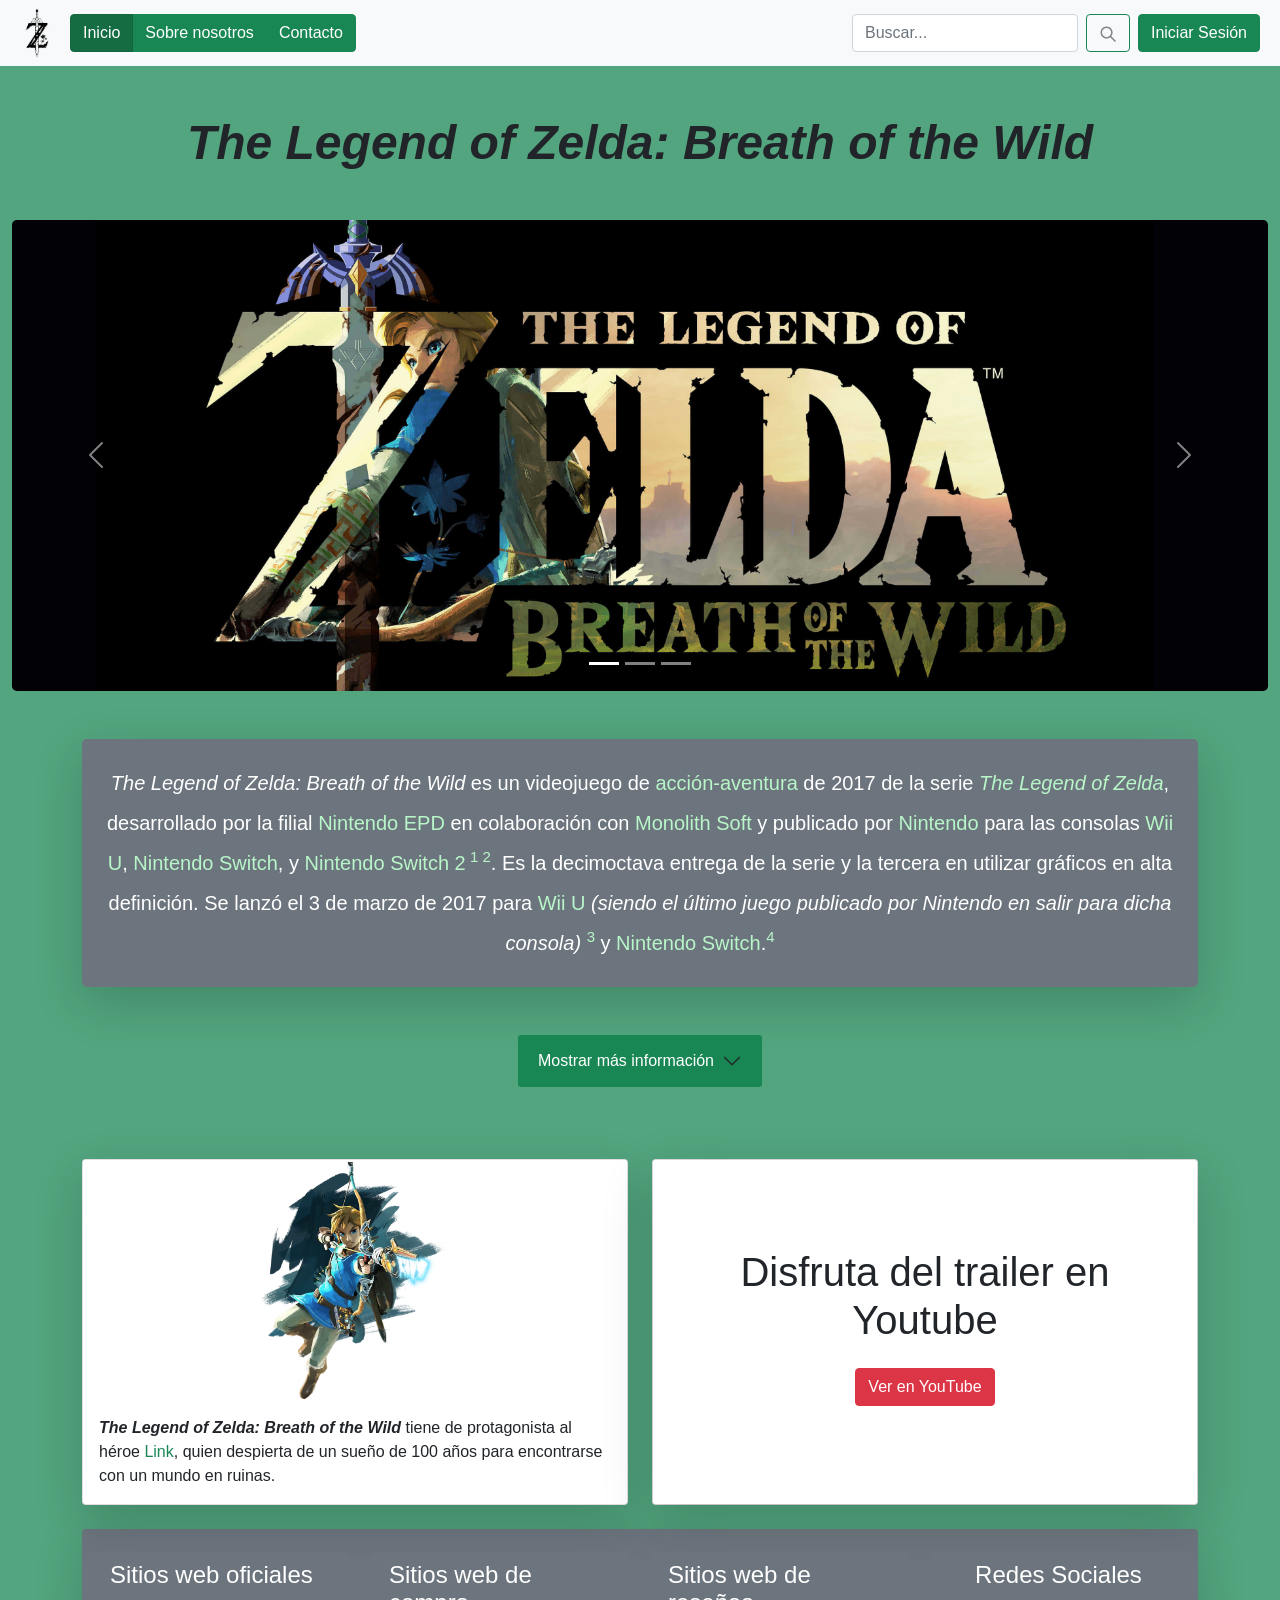
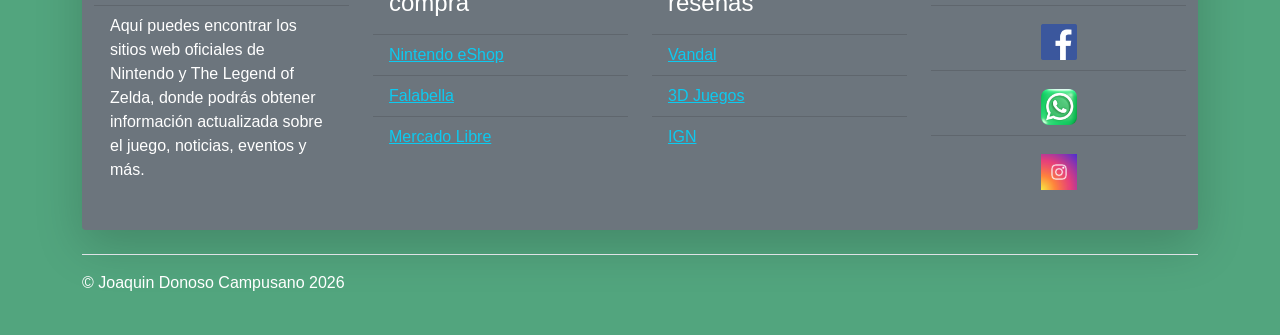
==== pages/index.html @ dab28677 "Entrega tarea 3 de BS se realizo un cambio en la agrupacion de carpetas, se eliminó login.html y se " ====
<!DOCTYPE html>
<html lang="es">
<head>
    <meta charset="UTF-8">
    <meta name="viewport" content="width=device-width, initial-scale=1.0">
    <title>Página de inicio (INDEX)</title>
    <link rel="icon" type="image/png" href="../imagenes-zelda/logo-pagina.png" sizes="32x32">
    <link rel="stylesheet" href="../styles/bootstrap-5.1.3-dist/css/bootstrap.min.css">
    <link rel="stylesheet" href="../styles/estilos.css">
</head>

<body class="bg-success bg-opacity-75">
    <header>
        <nav class="navbar navbar-expand-lg navbar-light bg-light container-fluid">
            <img src="../imagenes-zelda/logo-pequeño.png" alt="logozelda" class="logo">
            <button class="navbar-toggler" type="button" data-bs-toggle="collapse" data-bs-target="#navbarSupportedContent" aria-controls="navbarSupportedContent" aria-expanded="false" aria-label="Toggle navigation">
                <span class="navbar-toggler-icon"></span>
            </button>

            <div class="collapse navbar-collapse" id="navbarSupportedContent">
                <ul class="navbar-nav me-auto">
                    <li class="btn-group" role="group" aria-label="Basic example">
                        <a class="btn btn-success active" href="index.html" role="button" aria-current="page">Inicio</a>
                        <a class="btn btn-success" href="nosotros.html" role="button">Sobre nosotros</a>
                        <a class="btn btn-success" href="contacto.html" role="button">Contacto</a>
                    </li>
                </ul>

                <form class="d-flex my-2 my-lg-0">
                    <input class="form-control me-sm-2" type="search" placeholder="Buscar..." aria-label="Search">
                    <button class="btn btn-outline-success my-2 my-sm-0" type="submit">
                        <img src="../imagenes-zelda/lupa.png" alt="lupa_buscar" class="icono-buscar">
                    </button>
                </form>

                <button type="button" class="btn btn-success mx-2" data-bs-toggle="modal" data-bs-target="#exampleModal">
                    Iniciar Sesión
                </button>

                <div class="modal fade" id="exampleModal" tabindex="-1" aria-labelledby="exampleModalLabel" aria-hidden="true">
                    <div class="modal-dialog modal-dialog-centered">
                        <div class="modal-content rounded-5 shadow">
                            <div class="modal-header border-bottom-0 p-4">
                                <h2 class="fw-bold mb-0 text-center w-100" id="exampleModalLabel">Iniciar sesión</h2>
                            </div>

                            <div class="modal-body p-4 pt-0">
                                <form>
                                    <div class="form-floating mb-3">
                                        <input type="email" class="form-control rounded-4" id="floatingInput" placeholder="nombre@ejemplo.com">
                                        <label for="floatingInput">Correo electrónico</label>
                                    </div>
                                    <div class="form-floating mb-3">
                                        <input type="password" class="form-control rounded-4" id="floatingPassword" placeholder="Contraseña">
                                        <label for="floatingPassword">Contraseña</label>
                                    </div>
                                    <button class="w-100 mb-2 btn btn-lg rounded-4 btn-outline-success" type="submit">Iniciar sesión</button>
                                    <small class="text-muted d-block">Al iniciar sesión aceptas los términos de uso.</small>

                                    <hr class="my-4">

                                    <h2 class="fs-5 fw-bold mb-3 text-center">O</h2>

                                    <div class="accordion container-sm" id="accordionExample">
                                        <div class="accordion-item">
                                            <h2 class="accordion-header" id="headingOne">
                                                <button class="accordion-button collapsed" type="button" data-bs-toggle="collapse" data-bs-target="#collapseOne" aria-expanded="false" aria-controls="collapseOne">
                                                    Mas formas de iniciar sesion
                                                </button>
                                            </h2>

                                            <div id="collapseOne" class="accordion-collapse collapse" aria-labelledby="headingOne" data-bs-parent="#accordionExample">
                                                <div class="accordion-body">
                                                    <button class="w-100 py-2 mb-2 btn btn-outline-dark rounded-4" type="button">
                                                        <img src="../imagenes-zelda/X_logo_2023.svg.webp" alt="logo-fb" width="20" height="20" class="me-2">
                                                        Iniciar sesión con X
                                                    </button>
                                                    <button class="w-100 py-2 mb-2 btn btn-outline-primary rounded-4" type="button">
                                                        <img src="../imagenes-zelda/2023_Facebook_icon.svg.webp" alt="logo-fb" width="20" height="20" class="me-2">
                                                        Iniciar sesión con Facebook
                                                    </button>
                                                    <button class="w-100 py-2 mb-2 btn btn-outline-secondary rounded-4" type="button">
                                                        <img src="../imagenes-zelda/GitHub_Invertocat_Black.png" alt="logo-fb" width="20" height="20" class="me-2">
                                                        Iniciar sesión con GitHub
                                                    </button>
                                                </div>
                                            </div>
                                        </div>
                                    </div>
                                </form>
                                <hr class="my-4">
                                <div class="modal-footer border-top-0 pt-0 justify-content-center">
                                    <button type="button" class="btn btn-danger" data-bs-dismiss="modal">Cerrar</button>
                                    <button type="button" class="btn btn-outline-success">Guardar cambios</button>
                                </div>
                            </div>
                        </div>
                    </div>
                </div>
            </div>
        </nav>
    </header>

    <section class="container-xl my-5">
        <div class="row">
            <div class="col-12">
                <h1 class="display-5 fw-bold text-center fst-italic mb-0">
                    The Legend of Zelda: Breath of the Wild
                </h1>
            </div>
        </div>
    </section>

    <section>
        <div id="carouselExampleIndicators" class="carousel slide container-fluid my-5">
            <div class="carousel-indicators">
                <button type="button" data-bs-target="#carouselExampleIndicators" data-bs-slide-to="0" class="active" aria-current="true" aria-label="Slide 1"></button>
                <button type="button" data-bs-target="#carouselExampleIndicators" data-bs-slide-to="1" aria-label="Slide 2"></button>
                <button type="button" data-bs-target="#carouselExampleIndicators" data-bs-slide-to="2" aria-label="Slide 3"></button>
            </div>
            <div class="carousel-inner">
                <div class="carousel-item active">
                    <img src="../imagenes-zelda/wallpaper4k.jpg" alt="Imagen1Zelda" class="d-block w-80 rounded-3">
                </div>
                <div class="carousel-item">
                    <div class="ratio ratio-21x9 video-carrusel">
                        <video controls preload="metadata" playsinline>
                            <source src="../imagenes-zelda/video-zelda.mp4" type="video/mp4">
                            Tu navegador no soporta la reproducción de video.
                        </video>
                    </div>
                </div>
                <div class="carousel-item">
                    <img src="../imagenes-zelda/imagen3-zelda.png" alt="Imagen3Zelda" class="d-block w-80 rounded-3">
                </div>
            </div>
            <button class="carousel-control-prev" type="button" data-bs-target="#carouselExampleIndicators" data-bs-slide="prev">
                <span class="carousel-control-prev-icon" aria-hidden="true"></span>
                <span class="visually-hidden">Previous</span>
            </button>
            <button class="carousel-control-next" type="button" data-bs-target="#carouselExampleIndicators" data-bs-slide="next">
                <span class="carousel-control-next-icon" aria-hidden="true"></span>
                <span class="visually-hidden">Next</span>
            </button>
        </div>
    </section>

    <article class="rounded container-xl my-5">
        <p class="lead text-center lh-lg bg-secondary rounded-3 shadow-lg p-4 p-md-4 text-white">
            <em><strong>The Legend of Zelda: Breath of the Wild</strong></em> es un videojuego
            de <span class="texto-verde-claro">acción-aventura</span> de 2017 de la serie
            <em><span class="texto-verde-claro">The Legend of Zelda</span></em>,
            desarrollado por la filial <span class="texto-verde-claro">Nintendo EPD</span>
            en colaboración con <span class="texto-verde-claro">Monolith Soft</span> y publicado por
            <span class="texto-verde-claro">Nintendo</span> para las consolas <span class="texto-verde-claro">Wii U</span>,
            <span class="texto-verde-claro">Nintendo Switch</span>, y
            <span class="texto-verde-claro">Nintendo Switch 2<sup> 1 2</sup></span>. Es la
            decimoctava entrega de la serie y la tercera en utilizar gráficos en
            alta definición. Se lanzó el 3 de marzo de 2017 para <span class="texto-verde-claro">Wii U</span>
            <em>(siendo el último juego publicado por Nintendo en salir para dicha consola)</em>
            <span class="texto-verde-claro"><sup>3</sup></span> y
            <span class="texto-verde-claro">Nintendo Switch</span>.<span class="texto-verde-claro"><sup>4</sup></span>
        </p>
    </article>

    <section>
        <div class="accordion container-sm my-5" id="accordionExample">
            <div class="accordion-item">
                <h2 class="accordion-header" id="headingOne">
                    <button class="accordion-button collapsed" type="button" data-bs-toggle="collapse" data-bs-target="#collapseOne" aria-expanded="false" aria-controls="collapseOne">
                        Mostrar más información
                    </button>
                </h2>

                <div id="collapseOne" class="accordion-collapse collapse" aria-labelledby="headingOne" data-bs-parent="#accordionExample">
                    <div class="accordion-body">
                        <div class="container">
                            <div class="row row-cols-2">
                                <div class="col text-center">
                                    <span class="texto_desplegable">1. «E3 2016: "The Legend of Zelda: Breath of The Wild" muestra su tráiler».</span>
                                </div>
                                <div class="col text-center">
                                    <span class="texto_desplegable">2. «The Legend of Zelda: Breath of the Wild Switch 2 Edition no incluirá sus dlcs. Vandal».</span>
                                </div>
                                <div class="col text-center">
                                    <span class="texto_desplegable">3. «Zelda Breath of the Wild será el último juego de Nintendo para Wii U». Eurogamer.es.</span>
                                </div>
                                <div class="col text-center">
                                    <span class="texto_desplegable">4. «The Legend of Zelda: Breath of the Wild saldrá a la venta el 3 de marzo de 2017». Eurogamer.es.</span>
                                </div>
                            </div>
                        </div>
                    </div>
                </div>
            </div>
        </div>
    </section>

    <section class="container-xl py-4">
        <div class="row align-items-stretch g-4">
            <div class="col-12 col-md-6">
                <div class="card tarjeta-personaje h-100 shadow-lg">
                    <img src="../imagenes-zelda/imagen2-zelda.png" class="card-img-top" alt="Link">
                    <div class="card-body">
                        <p class="card-text">
                            <em><strong>The Legend of Zelda: Breath of the Wild</strong></em>
                            tiene de protagonista al héroe <span class="text-success">Link</span>,
                            quien despierta de un sueño de 100 años para encontrarse con un mundo en ruinas.
                        </p>
                    </div>
                </div>
            </div>
            <div class="col-12 col-md-6">
                <div class="card h-100">
                    <div class="card-body d-flex flex-column justify-content-center align-items-center text-center shadow-lg">
                        <h1 class="card-title">Disfruta del trailer en Youtube</p>
                        <button onclick="window.open('https://www.youtube.com/watch?v=ofH5ptn5w-A', '_blank')" class="btn btn-danger">Ver en YouTube</button>
                    </div>
                </div>
            </div>
        </div>
    </section>

    <aside class="container-xl my5">
        <div class="row mx-0 rounded bg-secondary py-4 shadow-lg">
            <div class="col">
                <ul class="list-group list-group-flush">
                    <li class="list-group-item bg-secondary text-white">
                        <h4>Sitios web oficiales</h4>
                    </li>
                    <li class="list-group-item bg-secondary text-white">
                        <p> Aquí puedes encontrar los sitios web oficiales de Nintendo y The Legend of Zelda, donde podrás obtener información actualizada sobre el juego, noticias, eventos y más.
                        </p>
                    </li>
                </ul>
            </div>

            <div class="col">
                <ul class="list-group list-group-flush">
                    <li class="list-group-item bg-secondary text-white">
                        <h4>Sitios web de compra</h4>
                        
                    </li>
                    <li class="list-group-item bg-secondary">
                        <a href="https://www.nintendo.com/es-cl/store/products/the-legend-of-zelda-breath-of-the-wild-switch/?srsltid=AU7gw4V14s-6I4wF00ZSldGZVlxAf1OIQEkdbyFGH-yXofG9So1y1Ynr" target="_blank" rel="noopener noreferrer" class="link-info">Nintendo eShop</a>
                    </li>
                    <li class="list-group-item bg-secondary">
                        <a href="https://www.falabella.com/falabella-cl/product/152741220/legend-of-zelda-breath-of-the-wild-n-switch-2/152741222" target="_blank" rel="noopener noreferrer" class="link-info">Falabella</a>
                    </li>
                    <li class="list-group-item bg-secondary">
                        <a href="https://www.mercadolibre.cl/the-legend-of-zelda-breath-of-the-wild-nintendo-switch-2/p/MLC49831420?matt_tool=16931662&amp;utm_source=google_shopping&amp;utm_medium=organic&amp;pdp_filters=item_id%3AMLC1624244183&amp;from=gshop" class="link-info">Mercado Libre</a>
                    </li>
                </ul>
            </div>
            <div class="col">
                <ul class="list-group list-group-flush">
                    <li class="list-group-item bg-secondary text-white">
                        <h4>Sitios web de reseñas</h4>
                    </li>
                    <li class="list-group-item bg-secondary">
                        <a href="https://vandal.elespanol.com/analisis/switch/the-legend-of-zelda-breath-of-the-wild/43030#p-83" class="link-info" target="_blank" rel="noopener noreferrer">Vandal</a>
                    </li>
                    <li class="list-group-item bg-secondary">
                        <a href="https://www.3djuegos.com/juegos/the-legend-of-zelda-breath-of-the-wild/analisis/es-leyenda-170302-7920" class="link-info" target="_blank" rel="noopener noreferrer">3D Juegos</a>
                    </li>
                    <li class="list-group-item bg-secondary">
                        <a href="https://www.ign.com/articles/2017/03/02/the-legend-of-zelda-breath-of-the-wild-review" class="link-info" target="_blank" rel="noopener noreferrer">IGN</a>
                    </li>
                </ul>
            </div>
            <div class="col">
                <ul class="list-group list-group-flush grupo_redes">
                    <li class="list-group-item bg-secondary text-white">
                        <h4>Redes Sociales</h4>
                    </li>
                    <li class="list-group-item bg-secondary">
                        <a href="https://www.facebook.com/LegendofZelda" class="link-info">
                            <img src="../imagenes-zelda/fb.png" alt="Facebook">
                        </a>
                    </li>
                    <li class="list-group-item bg-secondary">
                        <a href="https://whatsapp.com/channel/0029VaTkyaQLY6d8rj26pM0A" class="link-info">
                            <img src="../imagenes-zelda/wsp.webp" alt="WhatsApp">
                        </a>
                    </li>

                    <li class="list-group-item bg-secondary">
                        <a href="https://www.instagram.com/nintendoamerica/" class="link-info">
                            <img src="../imagenes-zelda/ig.avif"  alt="Instagram">
                        </a>
                    </li>
                </ul>
            </div>
        </div>
    </aside>

    <footer class="container">
        <div class="d-flex flex-wrap justify-content-between align-items-center py-3 my-4 border-top">
            <div class="col-md-4 d-flex align-items-center">
                <span class="text-white">© Joaquin Donoso Campusano 2026</span>
            </div>
        </div>
    </footer>
    <script src="../styles/bootstrap-5.1.3-dist/js/bootstrap.bundle.min.js"></script>
</body>
</html>
---- styles/estilos.css ----
* {
    box-sizing: border-box;
}

body{
    margin: 0;
    font-family: Arial, sans-serif;
}

.color_index {
    animation-name: animacion_fondo_index;
    animation-duration: 1s;
    background-color: rgb(0, 151, 73);
    
}
.color_contacto {
    animation-name: animacion_fondo_contacto;
    animation-duration: 1s;
    background-color: rgb(57, 106, 255);
}
.color_login {
    animation-name: animacion_fondo_login;
    animation-duration: 1s;
    background-color: rgb(252, 144, 36);
}
.color_nosotros {
    animation-name: animacion_fondo_nosotros;
    animation-duration: 1s;
    background-color: rgb(140, 255, 211);
}

.header,
.banner_principal,
.contenido_principal,
.contenido_nosotros,
.sitios_info,
.pie_pagina,
.form_contacto,
.login_panel,
.nosotros_banner,
.descripcion_juego,
.contenido_desplegable,
.contenedor_video {
    width: min(90%, 2000px);
    margin: 20px auto;
}

.header,
.sitios_info,
.pie_pagina {
    border: 2px solid rgb(0, 204, 255);
    border-radius: 8px;
}

.contenido_desplegable,
.contenedor_video,
.contenido_principal img{
    border: 2px solid rgb(0,0,0);
    border-radius: 8px;
}

.banner_principal_rediseño{
    object-fit: fill;
    width: min(90%, 2000px);
    height: auto;
    margin: 10px auto;
}
.banner_principal_rediseño img{
    width: 100%;
    height: 100%;
    object-fit: cover;
    border-radius: 8px;
}

.header {
    display: flex;
    align-items: center;
    background-color: rgb(195, 193, 193);
}

nav {
    display: flex;
    gap: 8px;
    margin-left: auto;
    margin-right: 15px;
    background-color: rgb(195, 193, 193);
}

.boton_nav {
    align-items: center;
    justify-content: center;
    cursor: pointer;
    font-size: 14px;
    min-height: 32px;
    padding: 6px 13px;
    border: 2px solid black;
    border-radius: 8px;
    background-color: rgb(255, 255, 255);
    color: black;
    text-decoration: none;
}
.boton_nav_activo{
    background-color: rgb(0, 255, 123);
}

.boton_nav:hover:not(.boton_nav_activo) {
    background-color: rgb(230, 230, 230);
}

.logo{
    width: 50px;
    height: 50px;
    object-fit: contain;
}

.contenido_nosotros {
    display: grid;
    grid-template-columns: calc(50% - 15px) calc(50% - 15px);
    gap: 30px;
    align-items: center;
    margin-top: 25px;
    margin-bottom: 25px;
}
.nosotros_texto {
    min-width: 0;
    text-align: justify;
}
.nosotros_texto h1 {
    font-size: 75px;
    text-align: center;
}

.nosotros_texto p {
    font-size: 16px;
    padding-top: 16px;
    padding-right: 32px;
    line-height: 2;
}
.nosotros_imagen {
    width: 100%;
    max-height: 450px;
    object-fit: cover;
    min-width: 0;
    border: 2px solid rgb(0, 204, 255);
    background-color: rgb(255, 255, 255);
    border-radius: 8px;
}
.nosotros_imagen img {
    border-radius: 8px;
}

.imagen-mision {
    width: 100%;
    height: 100%;
    object-fit: cover;
}

.imagen-card{
    height: 350px;
    object-fit:contain;
}

.nosotros_banner {
    display: flex;
    align-items: center;
    border: 2px solid rgb(0, 204, 255);
    height: 200px;
    background-color: rgb(19, 255, 165);
    border-radius: 8px;
}

.nosotros_banner_img {
    flex: 1 1 0;
    min-width: 0;
    height: 100%;
    object-fit: contain;
    padding: 16px;
}

.login_encabezado {
    padding: 16px 0;
}

.login_panel {
    text-align: center;
}

.login_credenciales {
    text-align: left;
}

.login_fila {
    display: grid;
    grid-template-columns: 20% 60% 20%;
    justify-content: center;
    align-items: center;
    column-gap: 8px;
    padding: 8px 300px;
    font-size: bold;
}

.login_fila input {
    width: 100%;
    background-color: rgb(255, 203, 134);
}

.login_recordar {
    display: flex;
    align-items: center;
    justify-content: center;
    gap: 5px;
}

.login_acciones {
    display: grid;
    justify-items: center;
    gap: 16px;
    margin-top: 16px;
}

.login_opciones_sociales {
    display: flex;
    gap: 8px;
}

.login_boton{
    border: 2px solid black;
    border-radius: 4px;
    background-color: rgb(255, 203, 134);
    cursor: pointer;
}

.banner_imagen {
    display: block;
    width: 100%;
    height: 250px;
    object-fit: cover;
}

.fila_form {
    display: grid;
    grid-template-columns: 15% calc(85% - 15px);
    column-gap: 15px;
    align-items: start;
    padding: 15px 0;
}

.etiqueta_form {
    padding-left: 20px;
    font-weight: bold;
}

.campos_nombres {
    display: grid;
    grid-template-columns: calc(50% - 15px) calc(50% - 15px);
    gap: 30px;
}

.campos_telefono {
    display: grid;
    grid-template-columns: 19% calc(81% - 10px);
    gap: 10px;
}

#prefijo{
    color: white;
}

.form_contacto input[type="text"], .form_contacto input[type="email"], .form_contacto input[type="tel"],
.form_contacto select, .form_contacto textarea {
    width: 100%;
    padding: 8px;
    border: 2px solid black;
    border-radius: 4px;
    font: inherit;
    background-color: rgb(4, 0, 228);
}

.form_contacto select {
    background-color: rgb(4, 0, 228);
    color: white;
}

.form_contacto textarea {
    resize: vertical;
}

.opciones_form {
    display: grid;
    gap: 8px;
}

.opciones_form label {
    display: flex;
    align-items: center;
    gap: 8px;
    width: fit-content;
}

#fecha{
    color: white;
}

.form_contacto input[type="date"] {
    padding: 8px;
    border: 2px solid black;
    border-radius: 4px;
    background-color: rgb(4, 0, 228);
}

.form_contacto input[type="color"] {
    width: 48px;
    height: 36px;
    padding: 2px;
    border: 2px solid black;
    border-radius: 4px;
    background-color: rgb(4, 0, 228);
}
.form_contacto input::placeholder,
.form_contacto textarea::placeholder {
    color: white;
}

.boton_form {
    text-align: right;
}

.boton_form button {
    padding: 8px 30px;
    border: 2px solid black;
    border-radius: 4px;
    background-color: rgb(7, 230, 255);
    cursor: pointer;
}

.contenido_principal {
    display: grid;
    grid-template-columns: 38% calc(62% - 16px);
    column-gap: 16px;
}
.contenido_principal p {
    margin-top: 100px;
    font-size: 30px;
    text-align: center;
    line-height: 2;
}

.contenido_principal img {
    border-radius: 50%;
    display: block;
    width: 100%;
    height: 100%;
    object-fit: cover;
    min-height: 0;
    background-color: rgb(255, 255, 255);

}

.contenedor_video{
    display: grid;
    grid-template-columns: calc(60% - 8px) calc(40% - 8px);
    gap: 16px;
    background-color: azure;
}

.fila_video {
    display:flex;
    align-items: center;
    flex-direction: column;

}

.fila_video h1 {
    font-size: 75px;
    text-align: center;
}

.fila_video button{
    padding: 8px 30px;
    border: 2px solid black;
    border-radius: 4px;
    background-color: rgb(0, 255, 123);
    cursor: pointer;
    margin-bottom: 20px;
}

.contenedor_video video {
    padding: 20px;
    width: 100%;
    height: 100%;
    min-height: 0;
    object-fit: cover;
}

.contenido_principal img,
.desplegable summary,
.boton_nav,
.fila_video button,
.btn, .accordion-button,
.grupo_redes img,
.card{
    transition: transform 0.3s ease;
}

.contenido_principal img:hover,
.desplegable summary:hover,
.boton_nav:hover,
.fila_video button:hover,
.btn:hover,
.accordion-button:hover,
.grupo_redes img:hover,
.card:hover{
    transform: scale(1.04);
}

.descripcion_juego {
    min-width: 0;
    min-height: 0;
    padding: 0 20px 16px;
    text-align: center;
    background-color: rgb(195, 193, 193);
}

.icono-buscar {
  width: 18px;
  height: 18px;
  text-align:center;
}

.descripcion_juego h1 {
    padding-top: 25px;
    font-size: 75px;
}

.descripcion_juego p {
    margin: 25px;
    font-size: 25px;
    text-align: justify;
}

.texto_verde {
    color: rgb(0, 0, 0);
}

.referencias {
    display: block;
    margin-top: 200px;
    font-size: 14px;
    text-align: left;
}


.sitios_info {
    display: grid;
    grid-template-columns: 25% 25% 25% 25%;
    text-align: center;
}

.color_info_index {
    background-color: rgb(0, 255, 123);
}
.color_info_contacto {
    background-color: rgb(0, 255, 255)
}
.color_info_login {
    background-color: rgb(255, 179, 86);
}
.color_info_nosotros {
    background-color: rgb(19, 255, 165);
}

.grupo_info p {
    font-size: 14px;
    text-align: justify;
    padding: 0 12px;
}

.grupo_info {
    min-width: 0;
    padding: 20px 12px;
}

.lista_info {
    display: grid;
    gap: 8px;
}

.lista_info a {
    justify-self: center;
    max-width: 100%;
    overflow-wrap: anywhere;
}

.grupo_redes {
    display: flex;
    flex-direction: column;
    align-items: center;
    justify-content: center;
    gap: 8px;
}

.grupo_redes img {
    padding: 2px;
    width: 40px;
    height: 40px;
    object-fit: contain;
}

.grupo_redes .list-group-item {
    display: flex;
    justify-content: center;
    align-items: center;
    width: 100%;
}

.pie_pagina {
    padding: 12px;
    text-align: center;
    background-color: rgb(195, 193, 193);
}

.desplegable {
   text-align: center;
}

.desplegable summary {
    display: inline-flex;
    align-items: center;
    font-size: 14px;
    min-height: 32px;
    padding: 6px 13px;
    background-color: rgb(0, 255, 123);
    border: 2px solid black;
    cursor: pointer;
    list-style: none;
    border-radius: 8px;
}

.desplegable summary::-webkit-details-marker {
    display: none;
}

.contenido_desplegable {
    display: grid;
    grid-template-columns: 25% 25% 25% 25%;
    background-color: rgb(0, 255, 123);
}

.texto_desplegable {
    text-align: center;
    font-size: 14px;
    padding: 20px;
}

.texto-verde-claro {
    color: #b8f5c8;
}

.tarjeta-personaje .card-img-top {
    height: 240px;
    object-fit: contain;
    background-color: white;
}

.video-carrusel {
    width: 100%;
    margin: 0 auto;
}
.carousel-item > img {
    width: 100%;
    aspect-ratio: 24 / 9;
    object-fit: cover;
}

.accordion-button,
.accordion-button:not(.collapsed) {
    margin: 0 auto;
    width: fit-content;
    color: white;
    background-color: rgb(25, 135, 84);
    box-shadow: none;
    border-radius: 4px;
}
.accordion-button::after {
    margin-left: 8px;
}
#accordionExample > .accordion-item {
    background-color: transparent;
    border: 0;
}
.accordion-body{
    background-color: white;
    border-radius: 4px;
    margin-top: 20px;
}

@keyframes animacion_fondo_index {
  from {background-color: rgb(255, 255, 255);}
  to {background-color: rgb(0, 151, 73);}
}

@keyframes animacion_fondo_login {
  from {background-color: rgb(255, 255, 255);}
  to {background-color: rgb(252, 144, 36);}
}

@keyframes animacion_fondo_contacto {
  from {background-color: rgb(255, 255, 255);}
  to {background-color: rgb(57, 106, 255)}
}

@keyframes animacion_fondo_nosotros {
  from {background-color: rgb(255, 255, 255);}
  to {background-color: rgb(140, 255, 211);}
}
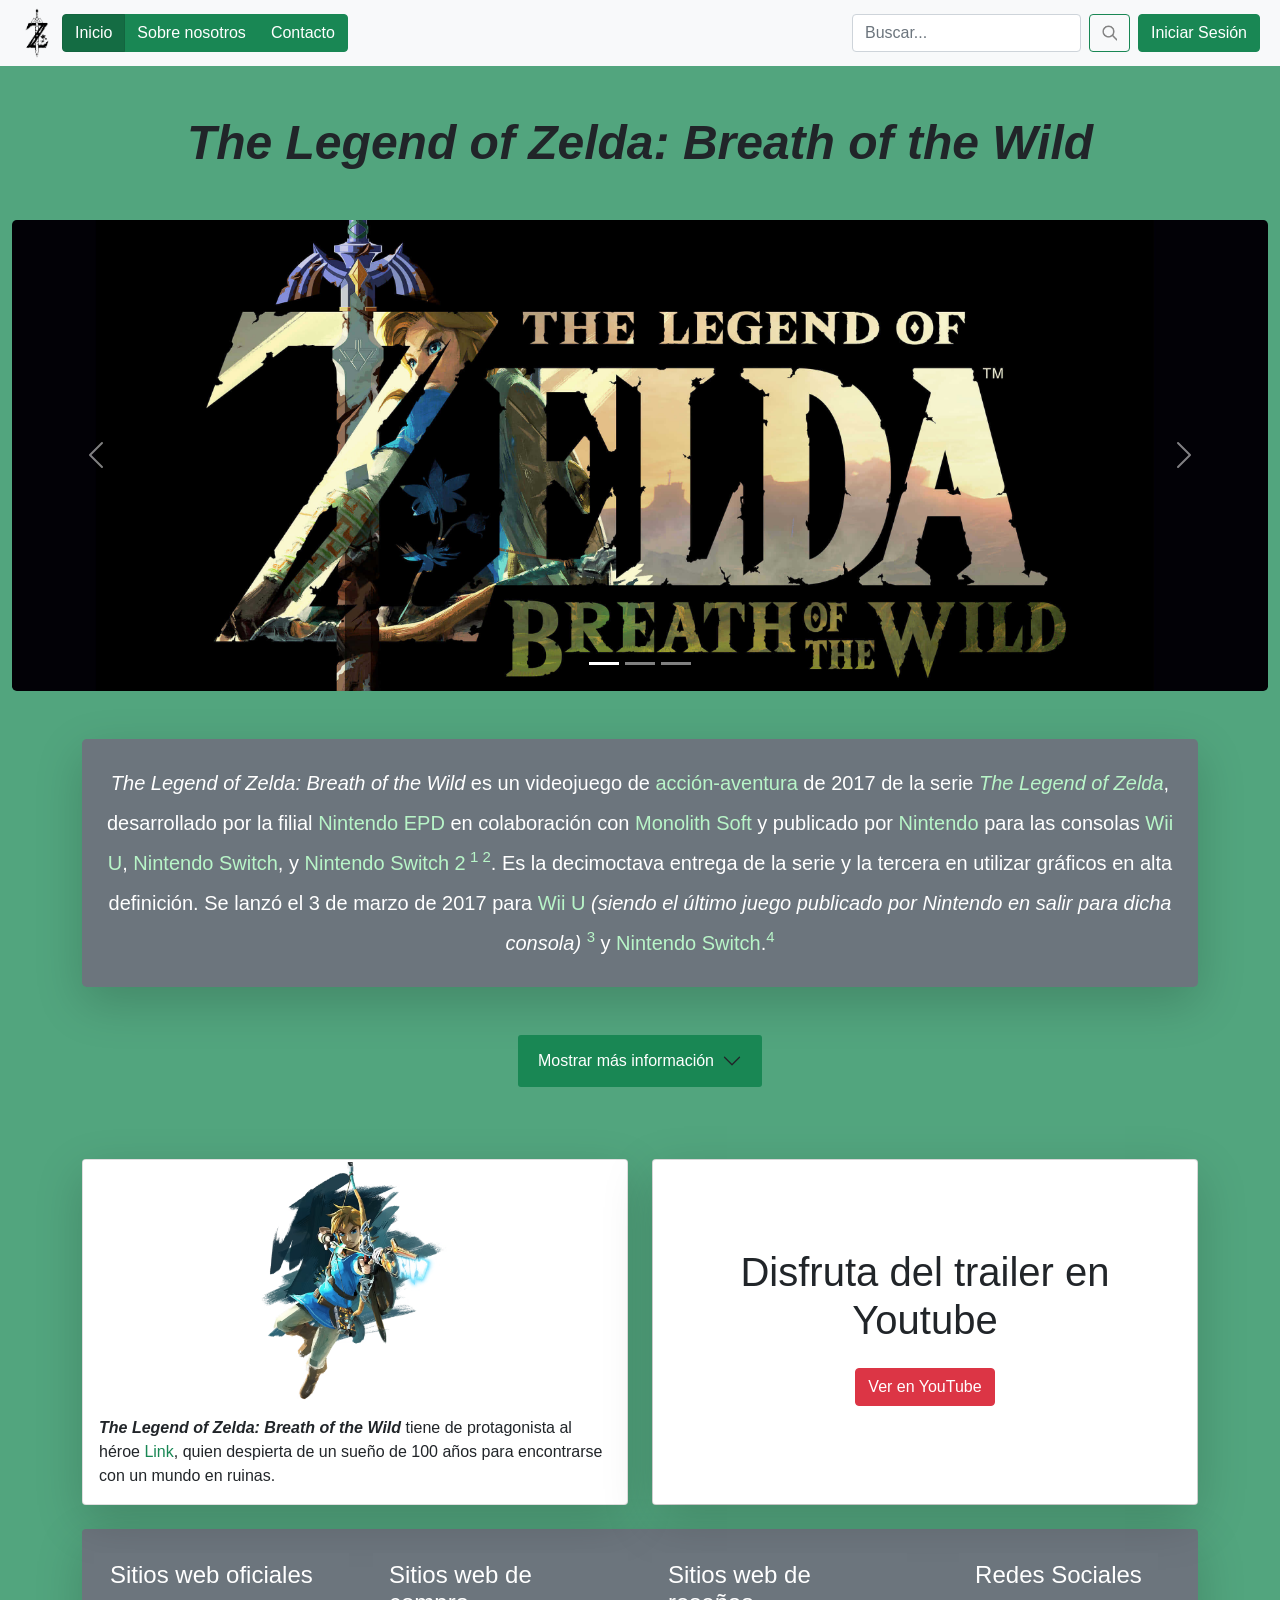
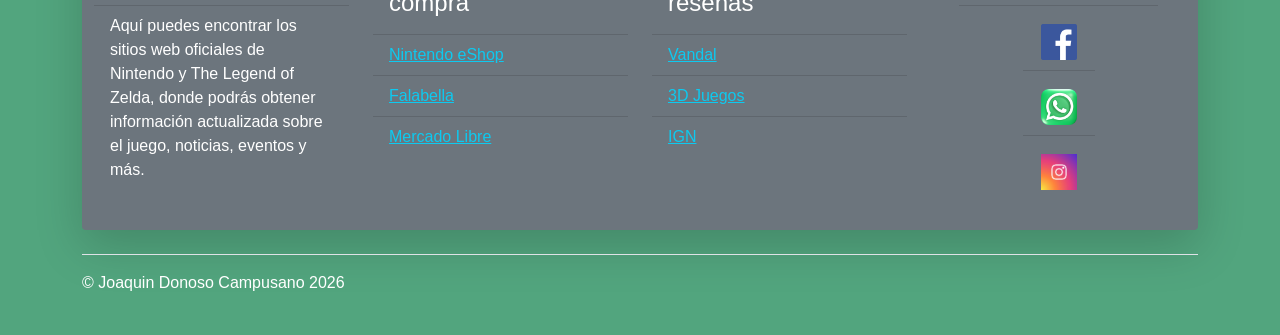
==== commit 9885463d: "Reestructuracion CSS se decidio crear un styles.css mucho mas simplificado para poder tarbajar sobre" ====
--- a/pages/index.html
+++ b/pages/index.html
@@ -6,7 +6,7 @@
     <title>Página de inicio (INDEX)</title>
     <link rel="icon" type="image/png" href="../imagenes-zelda/logo-pagina.png" sizes="32x32">
     <link rel="stylesheet" href="../styles/bootstrap-5.1.3-dist/css/bootstrap.min.css">
-    <link rel="stylesheet" href="../styles/estilos.css">
+    <link rel="stylesheet" href="../styles/styles.css">
 </head>
 
 <body class="bg-success bg-opacity-75">
@@ -41,7 +41,7 @@
                     <div class="modal-dialog modal-dialog-centered">
                         <div class="modal-content rounded-5 shadow">
                             <div class="modal-header border-bottom-0 p-4">
-                                <h2 class="fw-bold mb-0 text-center w-100" id="exampleModalLabel">Iniciar sesión</h2>
+                                <h2 class="fw-bold mb-0 text-center w-100" id="exampleModalLabel">Inicio de sesión</h2>
                             </div>
 
                             <div class="modal-body p-4 pt-0">
@@ -301,6 +301,14 @@
             </div>
         </div>
     </footer>
+    
+    <div class="container-xl">
+        <button class="btn btn-success boton_volver_fijar" id="btn_volver">
+            Volver arriba
+        </button>
+    </div>
+
     <script src="../styles/bootstrap-5.1.3-dist/js/bootstrap.bundle.min.js"></script>
+    <script src="../scripts/script.js"></script>
 </body>
 </html>
--- a/styles/styles.css
+++ b/styles/styles.css
@@ -0,0 +1,138 @@
+* {
+    box-sizing: border-box;
+}
+
+body {
+    margin: 0;
+    font-family: Arial, sans-serif;
+}
+
+img {
+    display: block;
+    max-width: 100%;
+}
+
+.logo {
+    width: 50px;
+    height: 50px;
+    object-fit: contain;
+}
+
+.icono-buscar {
+    width: 18px;
+    height: 18px;
+    object-fit: cover;
+}
+
+.texto-verde-claro {
+    color: #b8f5c8;
+}
+
+.imagen-mision {
+    width: 100%;
+    height: 100%;
+    object-fit: cover;
+    border-radius: 8px;
+    background-color: #fff;
+}
+
+.imagen-card {
+    height: 350px;
+    object-fit: contain;
+}
+
+.tarjeta-personaje .card-img-top {
+    height: 240px;
+    object-fit: contain;
+    background-color: #fff;
+}
+
+.video-carrusel {
+    width: 100%;
+    margin: 0 auto;
+}
+
+.carousel-item > img {
+    width: 100%;
+    aspect-ratio: 24 / 9;
+    object-fit: cover;
+}
+
+.btn,
+.accordion-button,
+.grupo_redes img,
+.card {
+    transition: transform 0.3s ease;
+}
+
+.btn:hover,
+.accordion-button:hover,
+.grupo_redes img:hover,
+.card:hover {
+    transform: scale(1.04);
+}
+
+.grupo_redes {
+    display: flex;
+    flex-direction: column;
+    align-items: center;
+    justify-content: center;
+    gap: 8px;
+}
+
+.grupo_redes img {
+    width: 40px;
+    height: 40px;
+    object-fit: contain;
+    padding: 2px;
+    transition: transform 0.3s ease;
+}
+
+.grupo_redes img:hover {
+    transform: scale(1.04);
+}
+
+.accordion-button,
+.accordion-button:not(.collapsed) {
+    width: fit-content;
+    margin: 0 auto;
+    color: #fff;
+    background-color: rgb(25, 135, 84);
+    box-shadow: none;
+    border-radius: 4px;
+}
+
+.accordion-button::after {
+    margin-left: 8px;
+}
+
+#accordionExample > .accordion-item {
+    background-color: transparent;
+    border: 0;
+}
+
+.accordion-body {
+    background-color: #fff;
+    border-radius: 4px;
+    margin-top: 20px;
+}
+
+.boton_volver_fijar {
+    position: fixed;
+    right: 20px;
+    bottom: 20px;
+    z-index: 1000;
+    opacity: 0;
+    visibility: hidden;
+    pointer-events: none;
+    transform: translateY(10px);
+    transition: opacity 0.3s ease, transform 0.3s ease, visibility 0s linear 0.3s;
+}
+
+.boton_volver_fijar.mostrar {
+    opacity: 1;
+    visibility: visible;
+    pointer-events: auto;
+    transform: translateY(0);
+    transition-delay: 0s;
+}
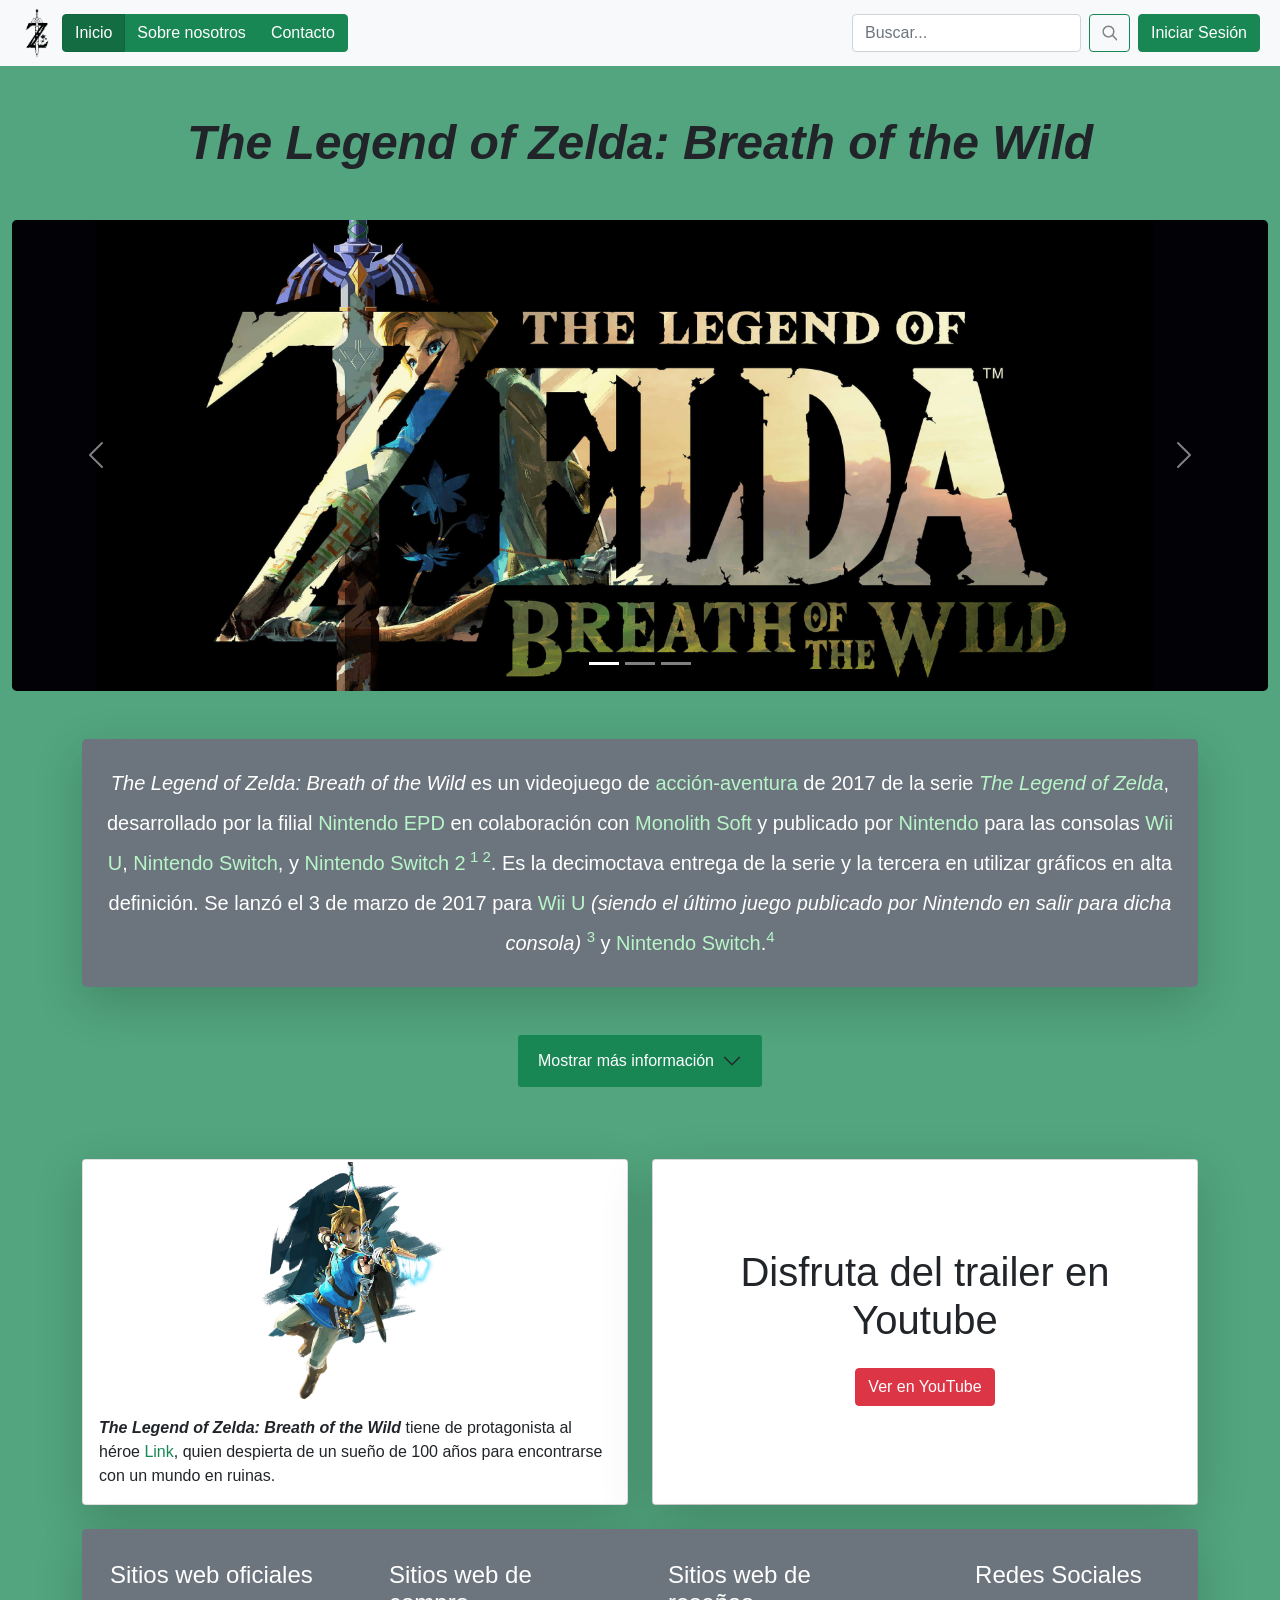
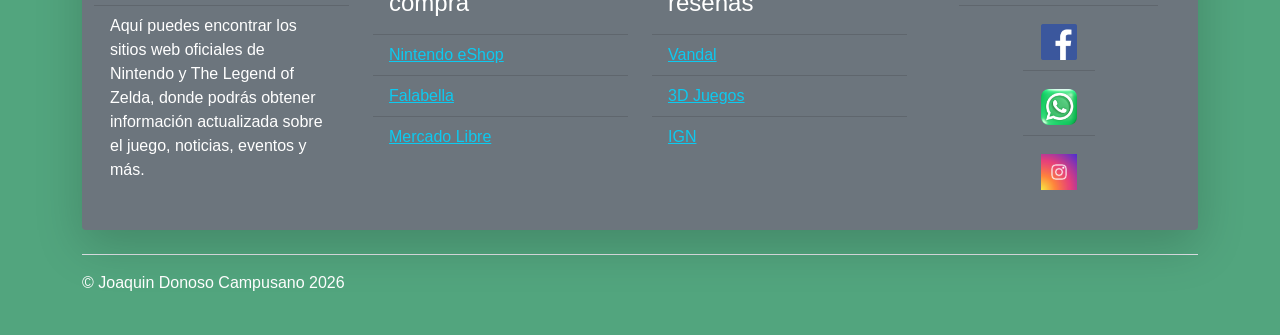
==== commit f4a9e3d6: "Scripts INDEX se realizaron los primeros scripts para la pagina index.html" ====
--- a/pages/index.html
+++ b/pages/index.html
@@ -101,7 +101,7 @@
         </nav>
     </header>
 
-    <section class="container-xl my-5">
+    <section class="aparecer-scroll container-xl my-5">
         <div class="row">
             <div class="col-12">
                 <h1 class="display-5 fw-bold text-center fst-italic mb-0">
@@ -111,7 +111,7 @@
         </div>
     </section>
 
-    <section>
+    <section class="aparecer-scroll">
         <div id="carouselExampleIndicators" class="carousel slide container-fluid my-5">
             <div class="carousel-indicators">
                 <button type="button" data-bs-target="#carouselExampleIndicators" data-bs-slide-to="0" class="active" aria-current="true" aria-label="Slide 1"></button>
@@ -145,8 +145,8 @@
         </div>
     </section>
 
-    <article class="rounded container-xl my-5">
-        <p class="lead text-center lh-lg bg-secondary rounded-3 shadow-lg p-4 p-md-4 text-white">
+    <article class="aparecer-scroll rounded container-xl my-5">
+        <p class="lead text-center lh-lg bg-secondary rounded-3 shadow-lg p-4 p-md-4 text-white" id="article">
             <em><strong>The Legend of Zelda: Breath of the Wild</strong></em> es un videojuego
             de <span class="texto-verde-claro">acción-aventura</span> de 2017 de la serie
             <em><span class="texto-verde-claro">The Legend of Zelda</span></em>,
@@ -163,7 +163,7 @@
         </p>
     </article>
 
-    <section>
+    <section class="aparecer-scroll">
         <div class="accordion container-sm my-5" id="accordionExample">
             <div class="accordion-item">
                 <h2 class="accordion-header" id="headingOne">
@@ -196,10 +196,10 @@
         </div>
     </section>
 
-    <section class="container-xl py-4">
+    <section class="aparecer-scroll container-xl py-4">
         <div class="row align-items-stretch g-4">
             <div class="col-12 col-md-6">
-                <div class="card tarjeta-personaje h-100 shadow-lg">
+                <div class="card tarjeta-personaje h-100 shadow-lg" id="card-index1">
                     <img src="../imagenes-zelda/imagen2-zelda.png" class="card-img-top" alt="Link">
                     <div class="card-body">
                         <p class="card-text">
@@ -211,7 +211,7 @@
                 </div>
             </div>
             <div class="col-12 col-md-6">
-                <div class="card h-100">
+                <div class="card h-100" id="card-index2">
                     <div class="card-body d-flex flex-column justify-content-center align-items-center text-center shadow-lg">
                         <h1 class="card-title">Disfruta del trailer en Youtube</p>
                         <button onclick="window.open('https://www.youtube.com/watch?v=ofH5ptn5w-A', '_blank')" class="btn btn-danger">Ver en YouTube</button>
@@ -221,7 +221,7 @@
         </div>
     </section>
 
-    <aside class="container-xl my5">
+    <aside class="aparecer-scroll container-xl my5">
         <div class="row mx-0 rounded bg-secondary py-4 shadow-lg">
             <div class="col">
                 <ul class="list-group list-group-flush">
@@ -302,11 +302,9 @@
         </div>
     </footer>
     
-    <div class="container-xl">
-        <button class="btn btn-success boton_volver_fijar" id="btn_volver">
-            Volver arriba
-        </button>
-    </div>
+    <button class="btn btn-light boton_volver_fijar rounded-circle" id="btn_volver">
+        <img src="../imagenes-zelda/flecha.png" alt="flecha" class="icono-flecha">
+    </button>
 
     <script src="../styles/bootstrap-5.1.3-dist/js/bootstrap.bundle.min.js"></script>
     <script src="../scripts/script.js"></script>
--- a/styles/styles.css
+++ b/styles/styles.css
@@ -60,15 +60,13 @@
 
 .btn,
 .accordion-button,
-.grupo_redes img,
-.card {
+.grupo_redes img{
     transition: transform 0.3s ease;
 }
 
 .btn:hover,
 .accordion-button:hover,
-.grupo_redes img:hover,
-.card:hover {
+.grupo_redes img:hover{
     transform: scale(1.04);
 }
 
@@ -136,3 +134,28 @@
     transform: translateY(0);
     transition-delay: 0s;
 }
+ 
+.icono-flecha{
+    height: 40px;
+    width: 30px;
+}
+
+.aparecer-scroll{
+    opacity: 0;
+    transform: translateY(30px);
+    transition: opacity 0.6s ease, transform 0.6s ease;
+}
+
+.aparecer-scroll.visible {
+    opacity: 1;
+    transform: translateY(0);
+}
+
+#card-index1,
+#card-index2 {
+    transform:
+        perspective(800px)
+        rotateX(var(--giro-x, 0deg))
+        rotateY(var(--giro-y, 0deg));
+    transition: transform 0.1s ease;
+}
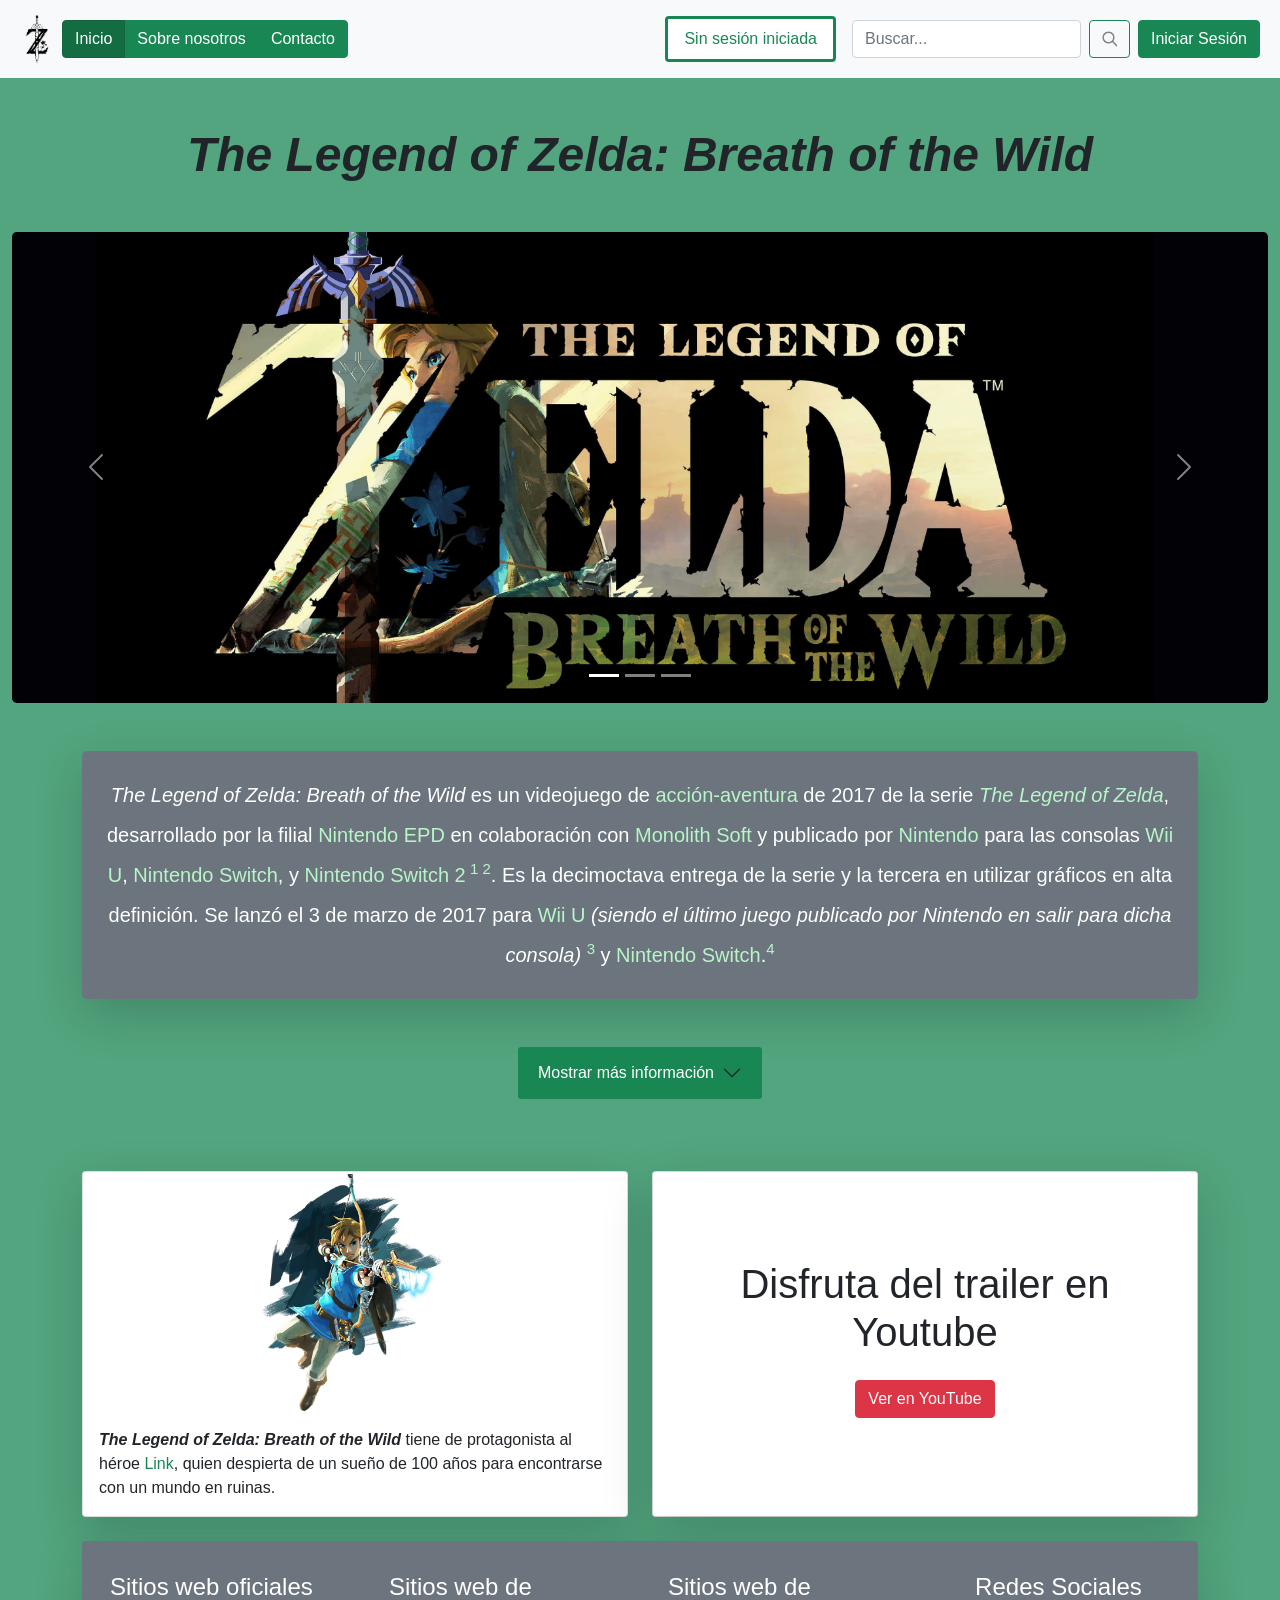
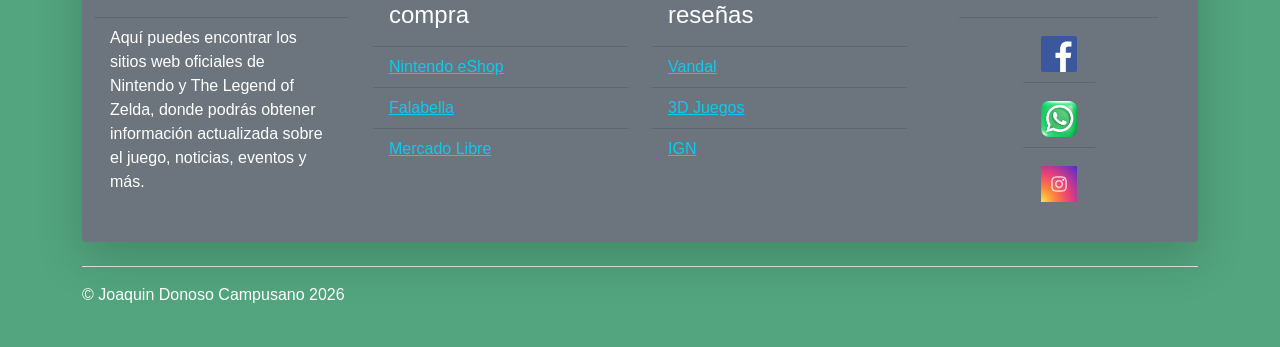
==== commit b40fc6f4: "Entrega tarea 2 JS se realiza entrega de la tarea 2 de JS" ====
--- a/pages/index.html
+++ b/pages/index.html
@@ -26,6 +26,10 @@
                     </li>
                 </ul>
 
+                <div class="d-flex align-items-center bg-white border border-success border-3 rounded px-3 py-2 mx-lg-3 my-2">
+                    <p class="text-success mb-0" id="Nombre_usuario">Sin sesión iniciada</p>
+                </div>
+
                 <form class="d-flex my-2 my-lg-0">
                     <input class="form-control me-sm-2" type="search" placeholder="Buscar..." aria-label="Search">
                     <button class="btn btn-outline-success my-2 my-sm-0" type="submit">
@@ -45,53 +49,65 @@
                             </div>
 
                             <div class="modal-body p-4 pt-0">
-                                <form>
-                                    <div class="form-floating mb-3">
-                                        <input type="email" class="form-control rounded-4" id="floatingInput" placeholder="nombre@ejemplo.com">
-                                        <label for="floatingInput">Correo electrónico</label>
-                                    </div>
-                                    <div class="form-floating mb-3">
-                                        <input type="password" class="form-control rounded-4" id="floatingPassword" placeholder="Contraseña">
-                                        <label for="floatingPassword">Contraseña</label>
-                                    </div>
-                                    <button class="w-100 mb-2 btn btn-lg rounded-4 btn-outline-success" type="submit">Iniciar sesión</button>
-                                    <small class="text-muted d-block">Al iniciar sesión aceptas los términos de uso.</small>
-
-                                    <hr class="my-4">
-
-                                    <h2 class="fs-5 fw-bold mb-3 text-center">O</h2>
-
-                                    <div class="accordion container-sm" id="accordionExample">
-                                        <div class="accordion-item">
-                                            <h2 class="accordion-header" id="headingOne">
-                                                <button class="accordion-button collapsed" type="button" data-bs-toggle="collapse" data-bs-target="#collapseOne" aria-expanded="false" aria-controls="collapseOne">
-                                                    Mas formas de iniciar sesion
-                                                </button>
-                                            </h2>
-
-                                            <div id="collapseOne" class="accordion-collapse collapse" aria-labelledby="headingOne" data-bs-parent="#accordionExample">
-                                                <div class="accordion-body">
-                                                    <button class="w-100 py-2 mb-2 btn btn-outline-dark rounded-4" type="button">
-                                                        <img src="../imagenes-zelda/X_logo_2023.svg.webp" alt="logo-fb" width="20" height="20" class="me-2">
-                                                        Iniciar sesión con X
+                                <form id="form_sesion">
+                                    <div id ="campos-sesion">
+                                        <div class="form-floating mb-3">
+                                            <input type="text" class="form-control rounded-4" id="floatingNombre" name="nombre" placeholder="Nombre de usuario" autocomplete="username" required>
+                                            <label for="floatingNombre">Nombre de usuario</label>
+                                        </div>
+                                        <div class="form-floating mb-3">
+                                            <input type="email" class="form-control rounded-4" id="floatingCorreo" name="correo" placeholder="Correo electronico" autocomplete="email" required>
+                                            <label for="floatingCorreo">Correo electrónico</label>
+                                        </div>
+                                        <div class="form-floating mb-3">
+                                            <input type="password" class="form-control rounded-4" id="floatingPassword" name="contrasena" placeholder="Contraseña" autocomplete="current-password" required>
+                                            <label for="floatingPassword">Contraseña</label>
+                                        </div>
+                                        <button class="w-100 mb-2 btn btn-lg rounded-4 btn-outline-success" type="submit" id="boton_sesion">Iniciar sesión</button>
+                                        <small class="text-muted d-block">Al iniciar sesión aceptas los términos de uso.</small>
+                                        <hr class="my-4">
+
+                                        <h2 class="fs-5 fw-bold mb-3 text-center">O</h2>
+
+                                        <div class="accordion container-sm" id="accordionExample">
+                                            <div class="accordion-item">
+                                                <h2 class="accordion-header" id="headingOne">
+                                                    <button class="accordion-button collapsed" type="button" data-bs-toggle="collapse" data-bs-target="#collapseOne" aria-expanded="false" aria-controls="collapseOne">
+                                                        Mas formas de iniciar sesion
                                                     </button>
-                                                    <button class="w-100 py-2 mb-2 btn btn-outline-primary rounded-4" type="button">
-                                                        <img src="../imagenes-zelda/2023_Facebook_icon.svg.webp" alt="logo-fb" width="20" height="20" class="me-2">
-                                                        Iniciar sesión con Facebook
-                                                    </button>
-                                                    <button class="w-100 py-2 mb-2 btn btn-outline-secondary rounded-4" type="button">
-                                                        <img src="../imagenes-zelda/GitHub_Invertocat_Black.png" alt="logo-fb" width="20" height="20" class="me-2">
-                                                        Iniciar sesión con GitHub
-                                                    </button>
+                                                </h2>
+
+                                                <div id="collapseOne" class="accordion-collapse collapse" aria-labelledby="headingOne" data-bs-parent="#accordionExample">
+                                                    <div class="accordion-body">
+                                                        <button class="w-100 py-2 mb-2 btn btn-outline-dark rounded-4" type="button">
+                                                            <img src="../imagenes-zelda/X_logo_2023.svg.webp" alt="logo-fb" width="20" height="20" class="me-2">
+                                                                Iniciar sesión con X
+                                                        </button>
+                                                        <button class="w-100 py-2 mb-2 btn btn-outline-primary rounded-4" type="button">
+                                                            <img src="../imagenes-zelda/2023_Facebook_icon.svg.webp" alt="logo-fb" width="20" height="20" class="me-2">
+                                                                Iniciar sesión con Facebook
+                                                        </button>
+                                                        <button class="w-100 py-2 mb-2 btn btn-outline-secondary rounded-4" type="button">
+                                                            <img src="../imagenes-zelda/GitHub_Invertocat_Black.png" alt="logo-fb" width="20" height="20" class="me-2">
+                                                                Iniciar sesión con GitHub
+                                                        </button>
+                                                    </div>
                                                 </div>
                                             </div>
                                         </div>
                                     </div>
+                                    
+                                    <div class="mensaje-bienvenida d-flex flex-column my-2 my-lg-0 text-center d-none" id="mensajeBienvenida" aria-live="polite">
+                                        <h1 class="text-success mb-1" id="textoBienvenida"></h1>
+                                        <h3 class="text-success mb-1" id="correoBienvenida"></h2>
+                                        <p class="text-success mb-0">¡Sesión iniciada correctamente!</p>
+                                    </div>
                                 </form>
+                                
                                 <hr class="my-4">
+
                                 <div class="modal-footer border-top-0 pt-0 justify-content-center">
                                     <button type="button" class="btn btn-danger" data-bs-dismiss="modal">Cerrar</button>
-                                    <button type="button" class="btn btn-outline-success">Guardar cambios</button>
                                 </div>
                             </div>
                         </div>
--- a/styles/styles.css
+++ b/styles/styles.css
@@ -158,4 +158,30 @@
         rotateX(var(--giro-x, 0deg))
         rotateY(var(--giro-y, 0deg));
     transition: transform 0.1s ease;
-}+}
+
+.cont-cards{
+    position: relative;
+}
+
+.carta-oculta {
+    position: absolute;
+    inset: 0;
+    opacity: 0;
+    transform: translateY(20px);
+    pointer-events: none;
+    transition: opacity 0.3s ease, transform 0.3s ease;
+}
+
+.carta-oculta.visible {
+    opacity: 1;
+    transform: translateY(0);
+    pointer-events: auto;
+}
+
+.accordion-body .btn {
+    display: flex;
+    align-items: center;
+    justify-content: center;
+}
+
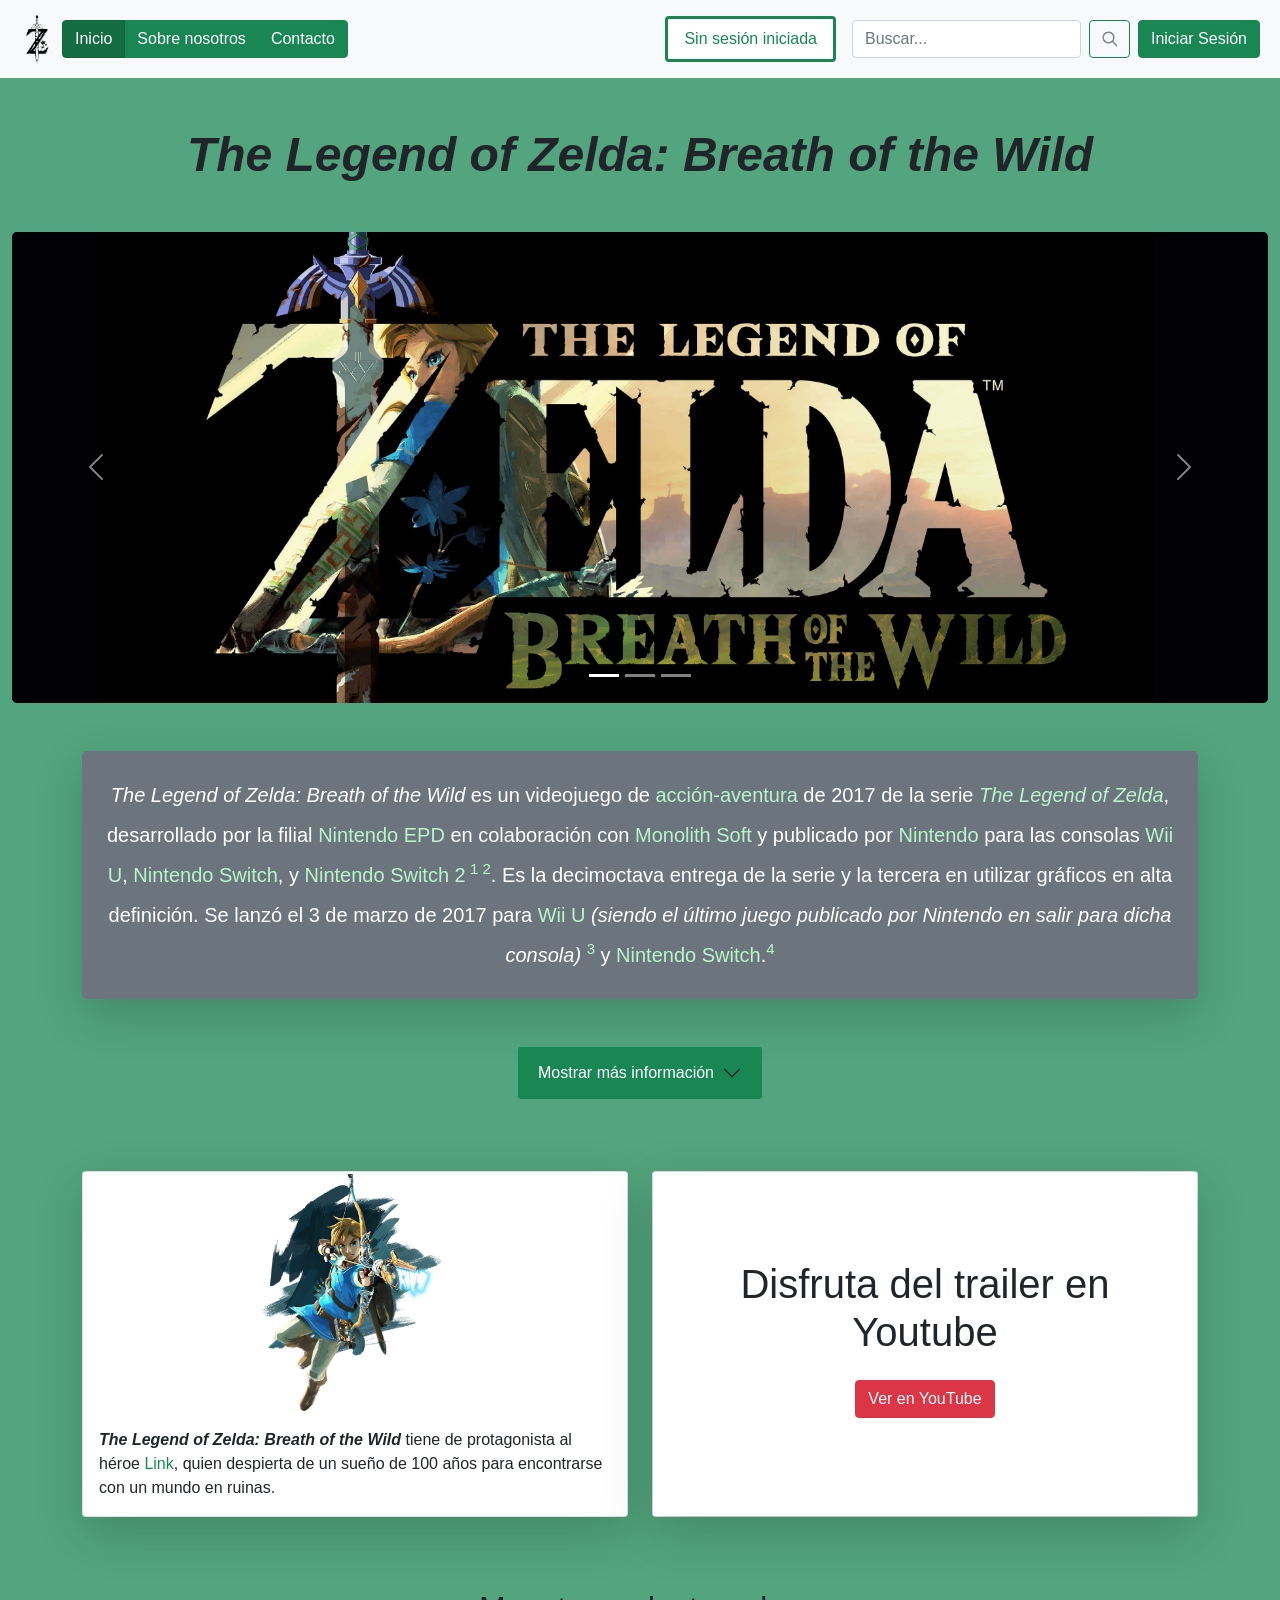
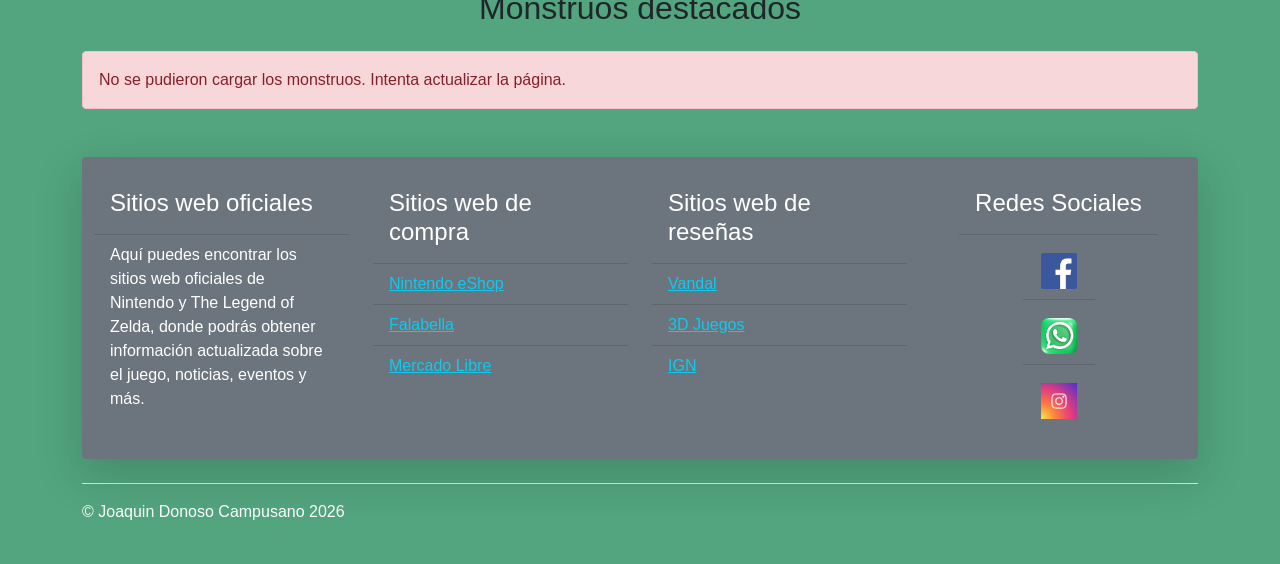
==== commit 61a2314a: "Integracion de tarjetas con descripcion de monstruos" ====
--- a/pages/index.html
+++ b/pages/index.html
@@ -237,6 +237,17 @@
         </div>
     </section>
 
+    <section id="monstruos-destacados" class="aparecer-scroll container-xl my-5">
+        <h2 class="text-center mb-4">Monstruos destacados</h2>
+        <div class="row row-cols-1 row-cols-sm-2 row-cols-lg-3 row-cols-xl-5 g-3">
+            <div class="col cont-cards"></div>
+            <div class="col cont-cards"></div>
+            <div class="col cont-cards"></div>
+            <div class="col cont-cards"></div>
+            <div class="col cont-cards"></div>
+        </div>
+    </section>
+
     <aside class="aparecer-scroll container-xl my5">
         <div class="row mx-0 rounded bg-secondary py-4 shadow-lg">
             <div class="col">
@@ -324,5 +335,6 @@
 
     <script src="../styles/bootstrap-5.1.3-dist/js/bootstrap.bundle.min.js"></script>
     <script src="../scripts/script.js"></script>
+    <script src="../scripts/API.js"></script>
 </body>
 </html>
--- a/styles/styles.css
+++ b/styles/styles.css
@@ -185,3 +185,6 @@
     justify-content: center;
 }
 
+.error-message {
+    display: none; /* Hidden by default */
+}
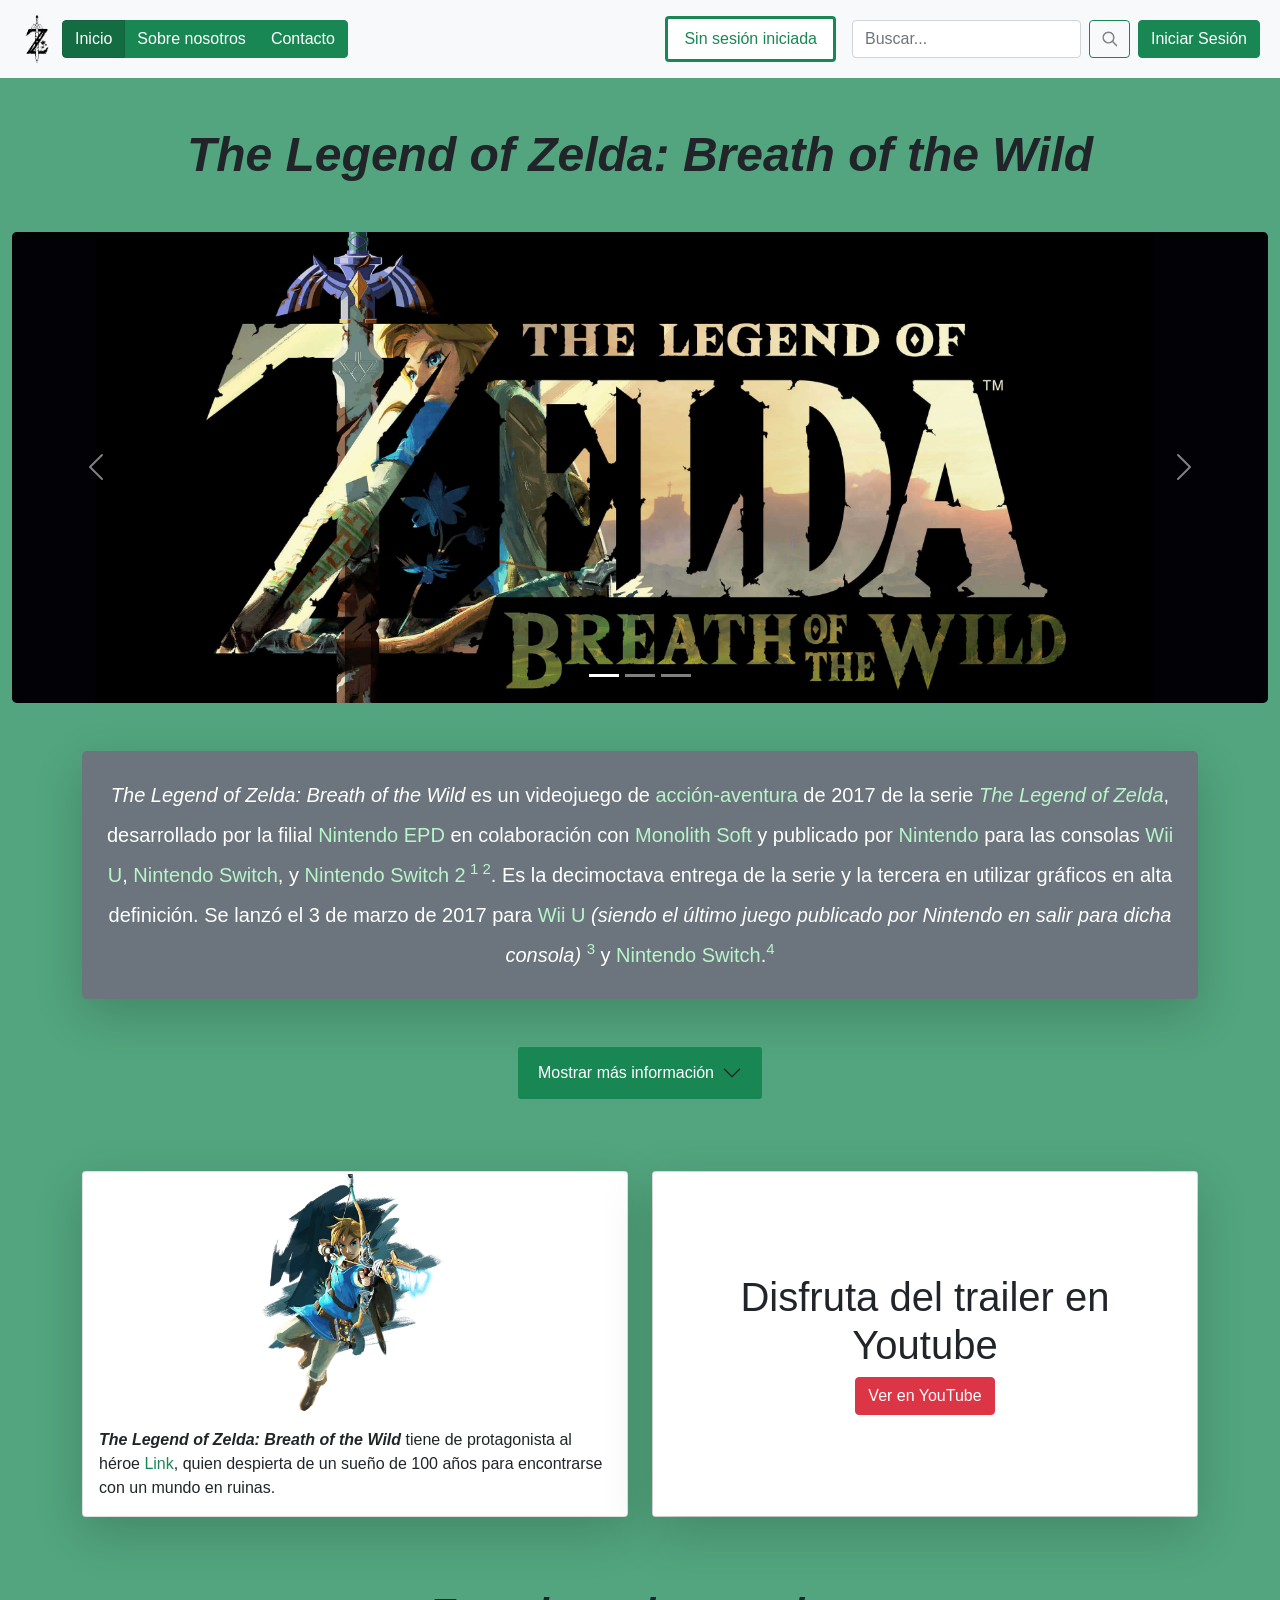
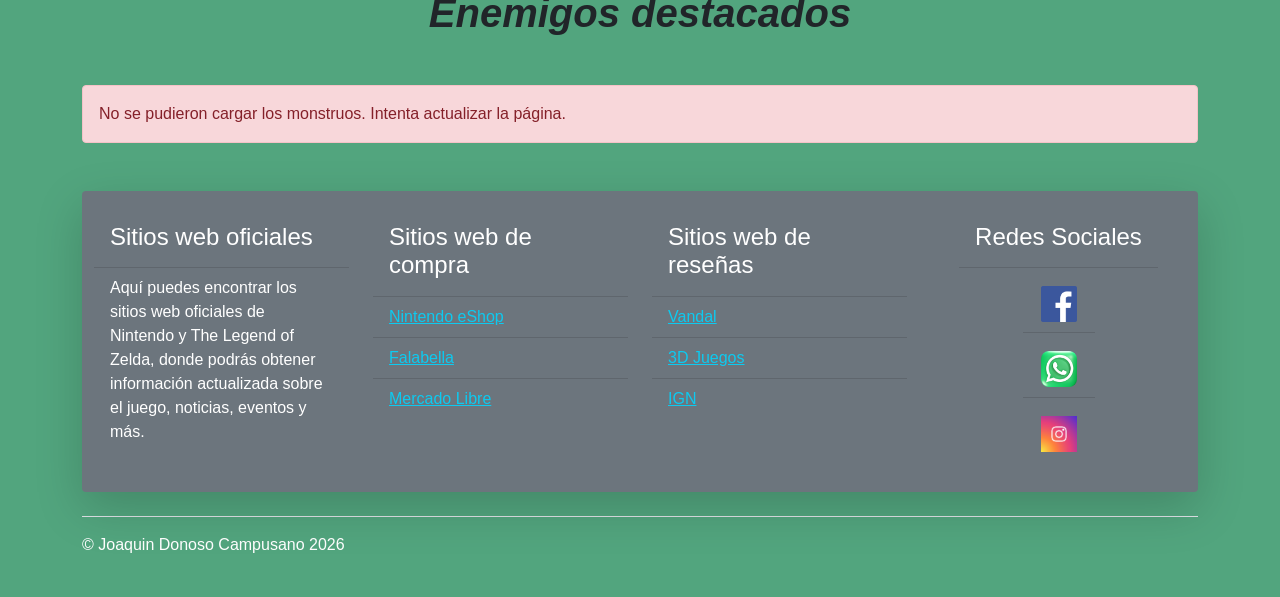
==== commit 598473f0: "Entrega Tarea 1 JS parte 2 se relaliza la entrega de la tarea 1 de JavaScript con integracion de API" ====
--- a/pages/index.html
+++ b/pages/index.html
@@ -99,7 +99,7 @@
                                     
                                     <div class="mensaje-bienvenida d-flex flex-column my-2 my-lg-0 text-center d-none" id="mensajeBienvenida" aria-live="polite">
                                         <h1 class="text-success mb-1" id="textoBienvenida"></h1>
-                                        <h3 class="text-success mb-1" id="correoBienvenida"></h2>
+                                        <h3 class="text-success mb-1" id="correoBienvenida"></h3>
                                         <p class="text-success mb-0">¡Sesión iniciada correctamente!</p>
                                     </div>
                                 </form>
@@ -229,7 +229,7 @@
             <div class="col-12 col-md-6">
                 <div class="card h-100" id="card-index2">
                     <div class="card-body d-flex flex-column justify-content-center align-items-center text-center shadow-lg">
-                        <h1 class="card-title">Disfruta del trailer en Youtube</p>
+                        <h1 class="card-title">Disfruta del trailer en Youtube</h1>
                         <button onclick="window.open('https://www.youtube.com/watch?v=ofH5ptn5w-A', '_blank')" class="btn btn-danger">Ver en YouTube</button>
                     </div>
                 </div>
@@ -237,8 +237,12 @@
         </div>
     </section>
 
-    <section id="monstruos-destacados" class="aparecer-scroll container-xl my-5">
-        <h2 class="text-center mb-4">Monstruos destacados</h2>
+    <section id="monstruos-destacados" class="aparecer-scroll container-xl my-5" aria-busy="true">
+        <h1 class="fw-bold text-center fst-italic m-5">Enemigos destacados</h1>
+        <div id="monstruos-cargando" class="d-flex justify-content-center align-items-center gap-2 my-3" role="status">
+            <span class="spinner-border text-light" aria-hidden="true"></span>
+            <span class="text-white">Cargando monstruos...</span>
+        </div>
         <div class="row row-cols-1 row-cols-sm-2 row-cols-lg-3 row-cols-xl-5 g-3">
             <div class="col cont-cards"></div>
             <div class="col cont-cards"></div>
--- a/styles/styles.css
+++ b/styles/styles.css
@@ -171,6 +171,7 @@
     transform: translateY(20px);
     pointer-events: none;
     transition: opacity 0.3s ease, transform 0.3s ease;
+    overflow-y: auto;
 }
 
 .carta-oculta.visible {
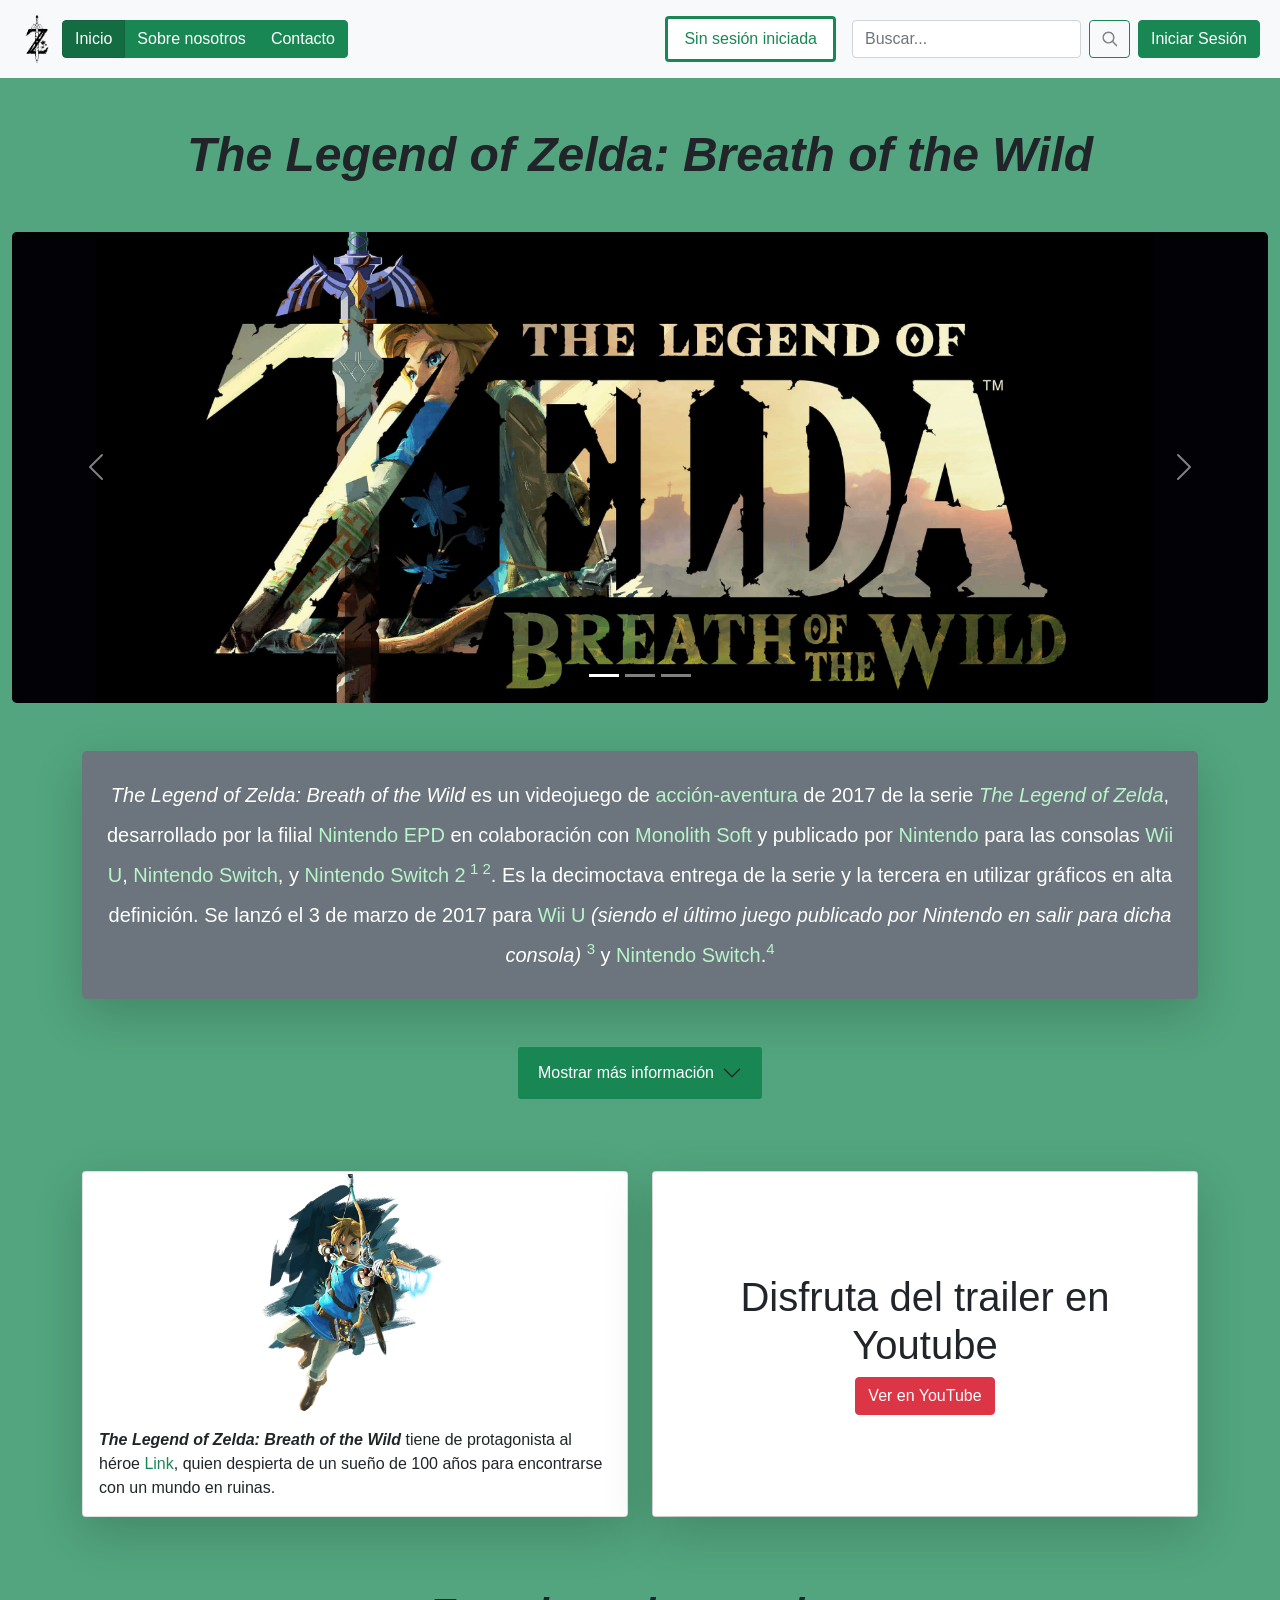
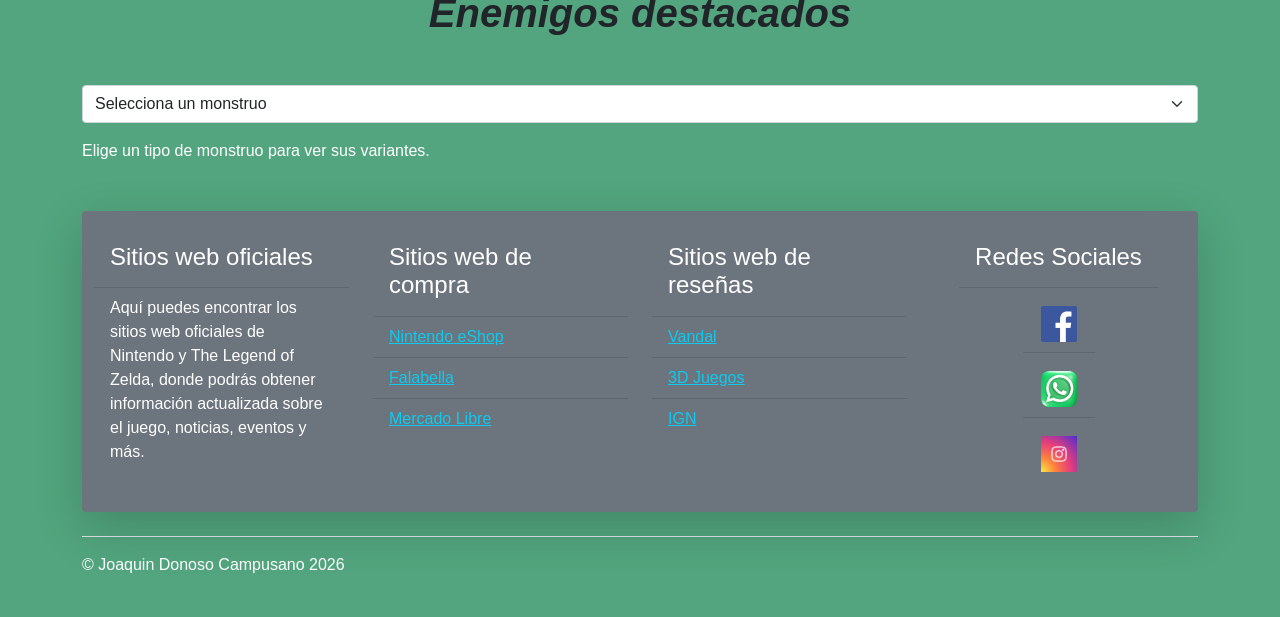
==== commit 9ff7b14d: "Entrega tarea 2 api tarea 2 de js con api" ====
--- a/pages/index.html
+++ b/pages/index.html
@@ -237,19 +237,48 @@
         </div>
     </section>
 
-    <section id="monstruos-destacados" class="aparecer-scroll container-xl my-5" aria-busy="true">
+    <section id="monstruos-destacados" class="aparecer-scroll container-xl my-5" aria-busy="false">
         <h1 class="fw-bold text-center fst-italic m-5">Enemigos destacados</h1>
-        <div id="monstruos-cargando" class="d-flex justify-content-center align-items-center gap-2 my-3" role="status">
+        <select id="selector-monstruo" class="form-select" aria-label="Elige un tipo de monstruo">
+            <option value="" selected disabled>Selecciona un monstruo</option>
+            <option value="bokoblin">Bokoblin</option>
+            <option value="calamity ganon">Calamity Ganon</option>
+            <option value="chuchu">Chuchu (slime)</option>
+            <option value="dark beast ganon">Dark Beast Ganon</option>
+            <option value="dinraal">Dinraal</option>
+            <option value="farosh">Farosh</option>
+            <option value="fireblight ganon">Fireblight Ganon</option>
+            <option value="guardian">Guardian</option>
+            <option value="guardian scout">Guardian Scout</option>
+            <option value="guardian skywatcher">Guardian Skywatcher</option>
+            <option value="guardian stalker">Guardian Stalker</option>
+            <option value="guardian turret">Guardian Turret</option>
+            <option value="hinox">Hinox</option>
+            <option value="keese">Keese</option>
+            <option value="lizalfos">Lizalfos</option>
+            <option value="lynel">Lynel</option>
+            <option value="master kohga">Master Kohga</option>
+            <option value="moblin">Moblin</option>
+            <option value="molduga">Molduga</option>
+            <option value="monk maz koshia">Monk Maz Koshia</option>
+            <option value="naydra">Naydra</option>
+            <option value="octorok">Octorok</option>
+            <option value="pebblit">Pebblit</option>
+            <option value="sentry">Sentry</option>
+            <option value="talus">Talus</option>
+            <option value="thunderblight ganon">Thunderblight Ganon</option>
+            <option value="waterblight ganon">Waterblight Ganon</option>
+            <option value="windblight ganon">Windblight Ganon</option>
+            <option value="wizzrobe">Wizzrobe</option>
+            <option value="yiga blademaster">Yiga Blademaster</option>
+            <option value="yiga footsoldier">Yiga Footsoldier</option>
+        </select>
+        <div id="monstruos-cargando" class="d-none d-flex justify-content-center align-items-center gap-2 my-3" role="status">
             <span class="spinner-border text-light" aria-hidden="true"></span>
             <span class="text-white">Cargando monstruos...</span>
         </div>
-        <div class="row row-cols-1 row-cols-sm-2 row-cols-lg-3 row-cols-xl-5 g-3">
-            <div class="col cont-cards"></div>
-            <div class="col cont-cards"></div>
-            <div class="col cont-cards"></div>
-            <div class="col cont-cards"></div>
-            <div class="col cont-cards"></div>
-        </div>
+        <p id="monstruos-resultado" class="text-white mt-3" aria-live="polite">Elige un tipo de monstruo para ver sus variantes.</p>
+        <div id="monstruos-cartas" class="row row-cols-1 row-cols-sm-2 row-cols-lg-3 row-cols-xl-5 g-3"></div>
     </section>
 
     <aside class="aparecer-scroll container-xl my5">
--- a/styles/styles.css
+++ b/styles/styles.css
@@ -187,5 +187,5 @@
 }
 
 .error-message {
-    display: none; /* Hidden by default */
+    display: none; 
 }
